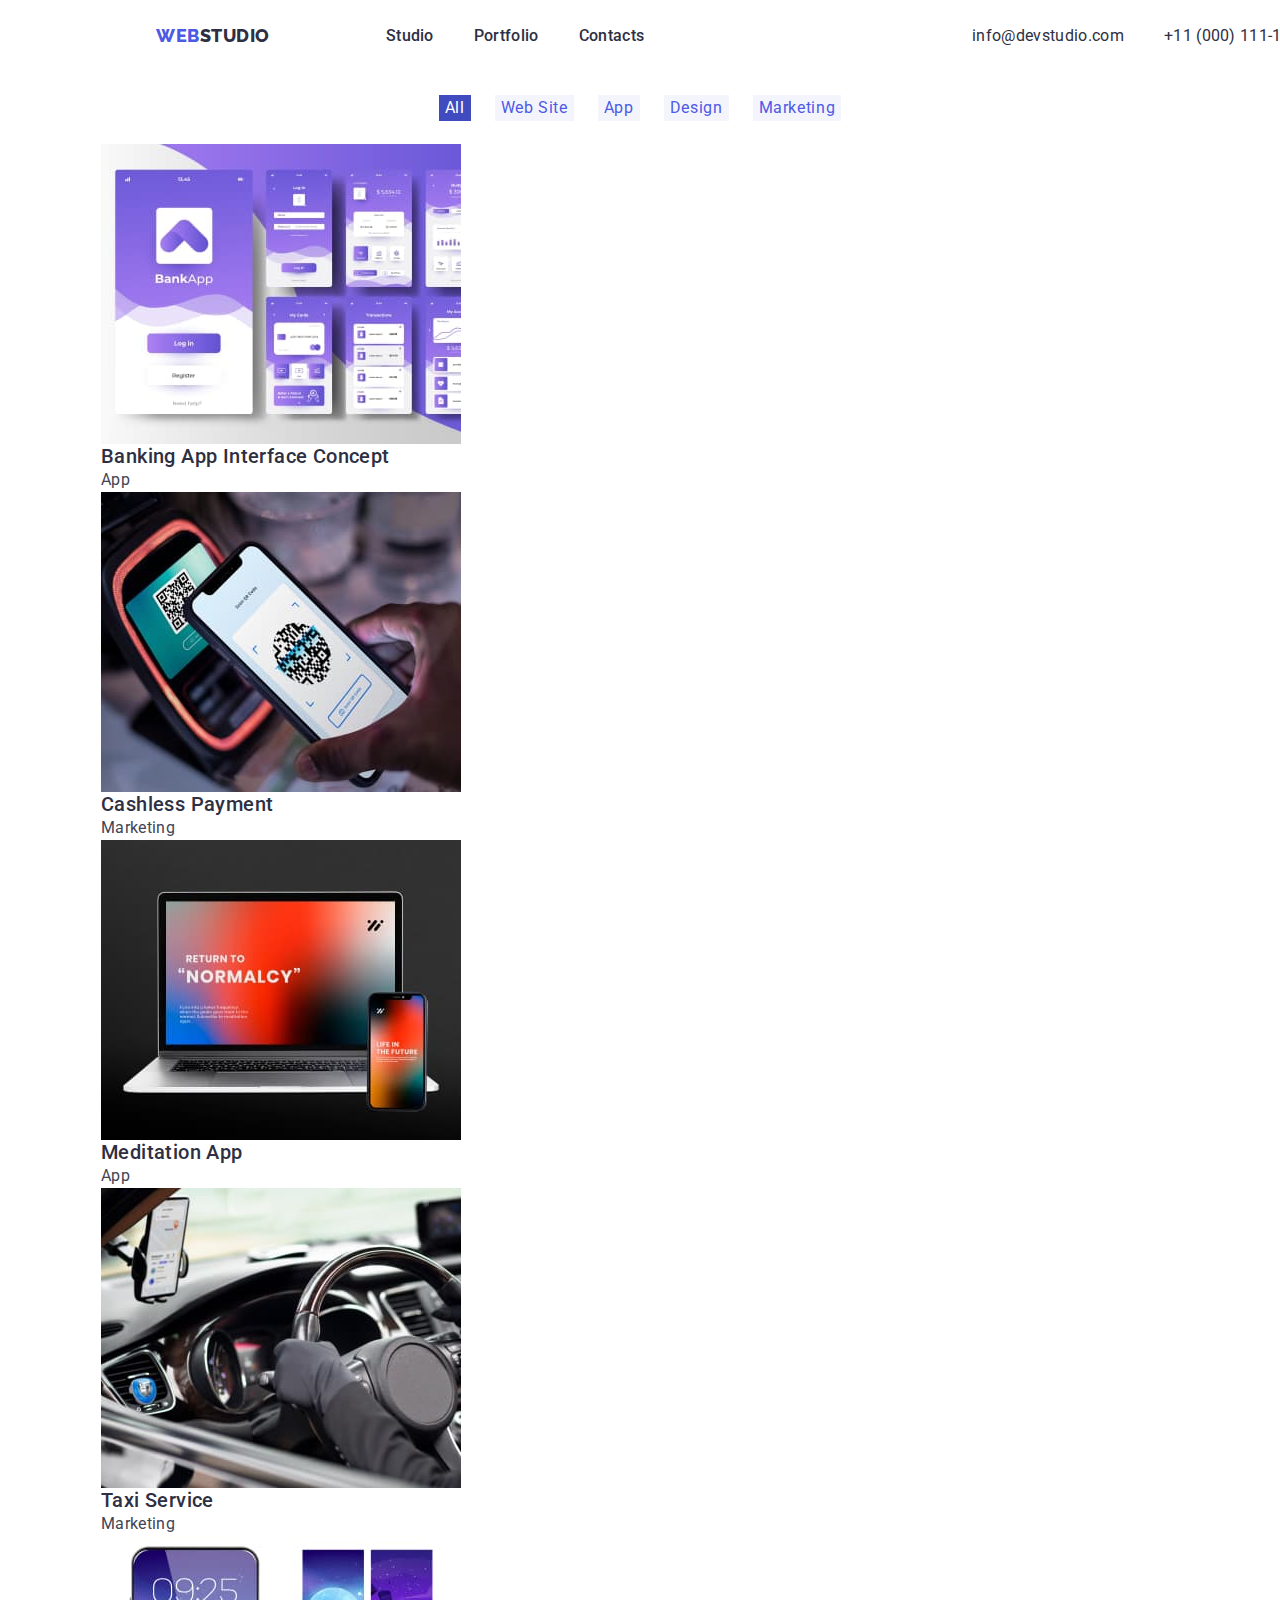
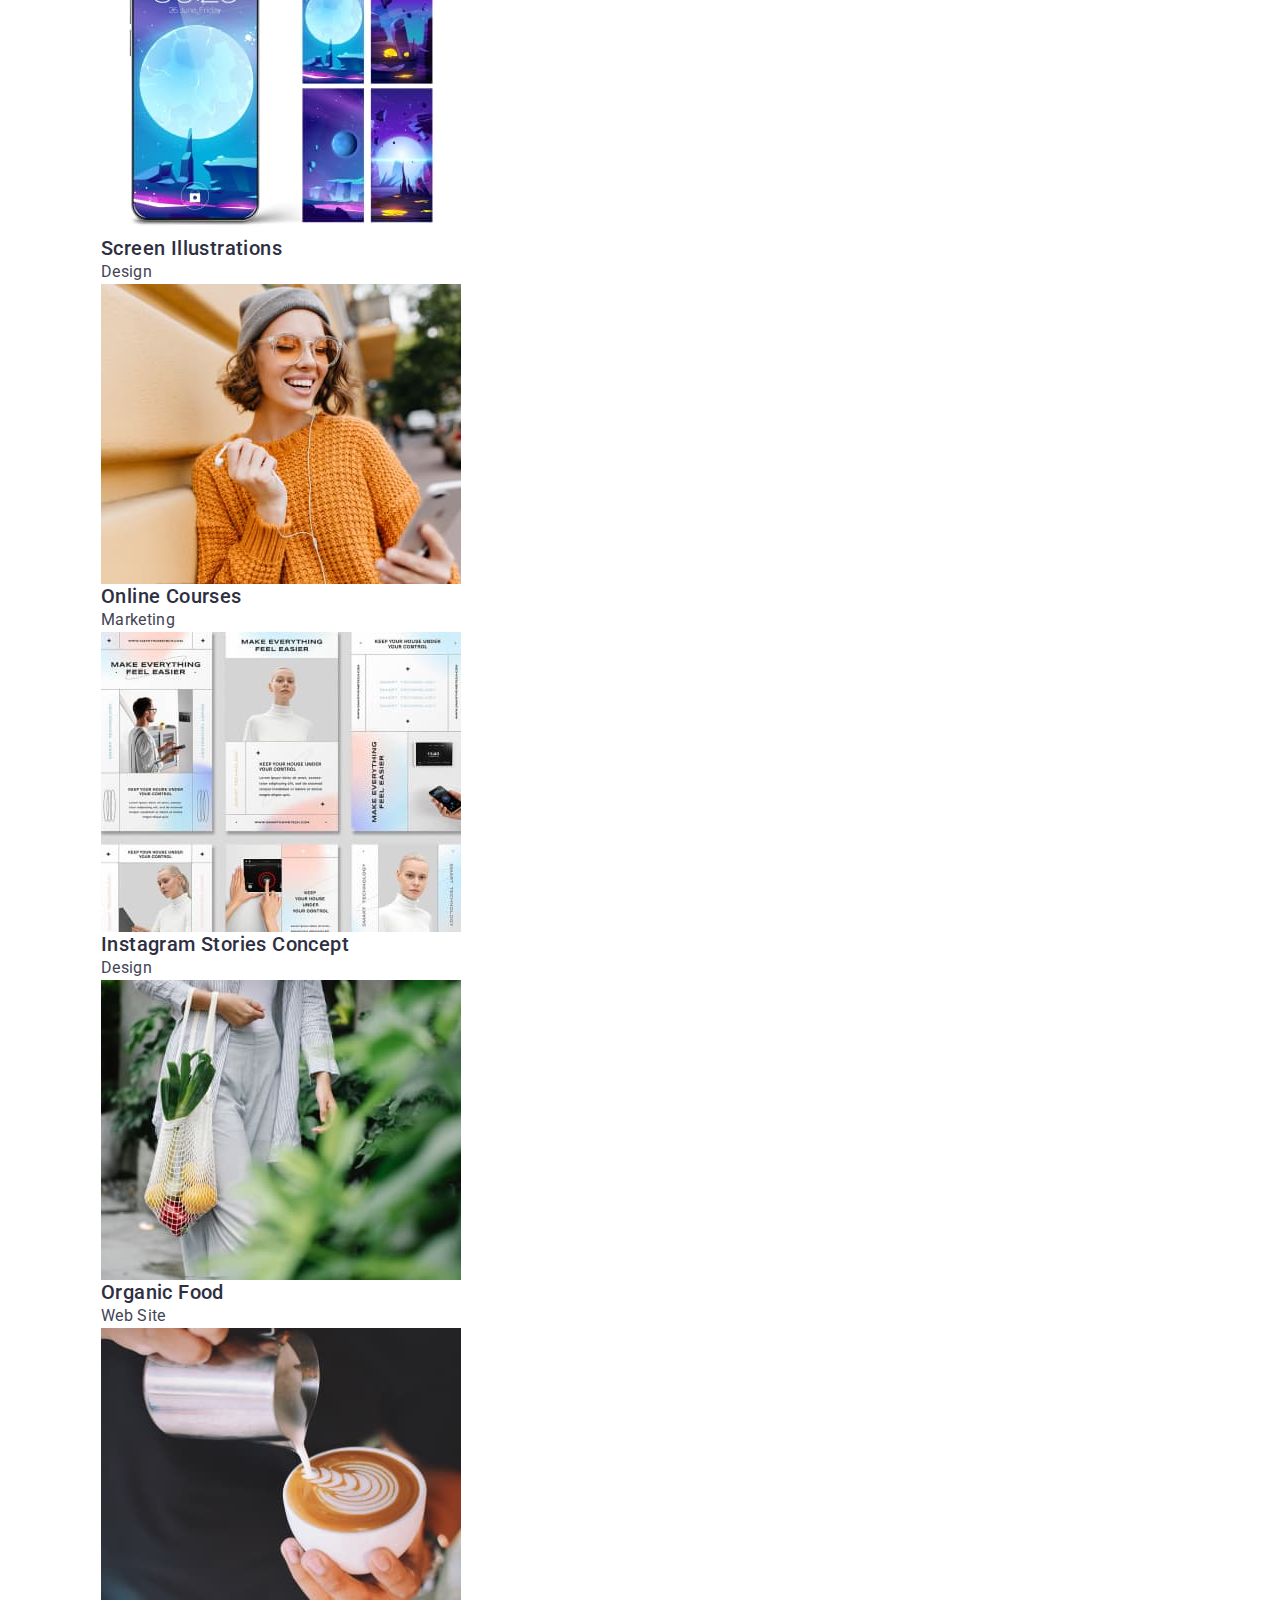
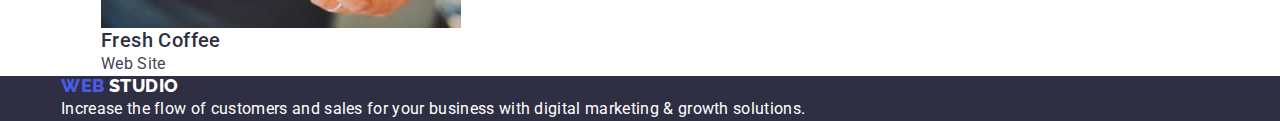
==== portfolio.html @ a45bfec4 "1" ====
<!DOCTYPE html>
<html lang="en">
  <head>
    <meta charset="UTF-8" />
    <meta http-equiv="X-UA-Compatible" content="IE=edge" />
    <meta name="viewport" content="width=device-width, initial-scale=1.0" />
    <title>portfolio</title>
    <link rel="preconnect" href="https://fonts.googleapis.com" />
    <link rel="preconnect" href="https://fonts.gstatic.com" crossorigin />
    <link
      href="https://fonts.googleapis.com/css2?family=Raleway:wght@700&family=Roboto:wght@400;500;700;900&display=swap"
      rel="stylesheet"
    />
    <link
      rel="stylesheet"
      href="https://cdn.jsdelivr.net/npm/modern-normalize@1.1.0/modern-normalize.min.css"
    />
    <link rel="stylesheet" href="./css/styles.css" />
  </head>
  <body class="body">
    <!-- header -->
    <header class="header">
      <div class="container page-header-container">
        <nav class="page-nav">
          <a class="logotype link" href="./index.html">WEB</a>
          <a class="logotype theme-light link logo" href="./index.html"
            >STUDIO</a
          >
          <ul class="menu list">
            <li class="menu-item">
              <a class="menu-link link" href="./index.html">Studio</a>
            </li>
            <li class="menu-item">
              <a class="menu-link link" href="./portfolio.html">Portfolio</a>
            </li>
            <li class="menu-item">
              <a class="menu-link link" href="">Contacts</a>
            </li>
          </ul>
        </nav>
        <address>
          <ul class="list address">
            <li>
              <a class="link contact-link" href="mailto:info@devstudio.com"
                >info@devstudio.com</a
              >
            </li>
            <li>
              <a class="link contact-link" href="tel:+110001111111"
                >+11 (000) 111-11-11</a
              >
            </li>
          </ul>
        </address>
      </div>
    </header>
    <!-- main content -->
    <main>
      <div class="container">
        <h1 hidden>buttons</h1>
        <ul class="list portfolio-btn-list">
          <li>
            <button class="portfolio-btn button btn-all" type="button">
              All
            </button>
          </li>
          <li>
            <button class="portfolio-btn button btn-other" type="button">
              Web Site
            </button>
          </li>
          <li>
            <button class="portfolio-btn button btn-other" type="button">
              App
            </button>
          </li>
          <li>
            <button class="portfolio-btn button btn-other" type="button">
              Design
            </button>
          </li>
          <li>
            <button class="portfolio-btn button btn-other" type="button">
              Marketing
            </button>
          </li>
        </ul>
        <!-- Row 1 -->
        <ul class="list">
          <li>
            <img
              src="./images/img(5).jpg"
              alt="projects"
              width="360"
              height="300"
            />
            <h2 class="title-h3">Banking App Interface Concept</h2>
            <p class="text">App</p>
          </li>
          <li>
            <img
              src="./images/img(6).jpg"
              alt="projects"
              width="360"
              height="300"
            />
            <h2 class="title-h3">Cashless Payment</h2>
            <p class="text">Marketing</p>
          </li>
          <li>
            <img
              src="./images/img(7).jpg"
              alt="projects"
              width="360"
              height="300"
            />
            <h2 class="title-h3">Meditation App</h2>
            <p class="text">App</p>
          </li>
          <!-- Row 2 -->
          <li>
            <img
              src="./images/img(15).jpg"
              alt="projects"
              width="360"
              height="300"
            />
            <h2 class="title-h3">Taxi Service</h2>
            <p class="text">Marketing</p>
          </li>
          <li>
            <img
              src="./images/img(8).jpg"
              alt="projects"
              width="360"
              height="300"
            />
            <h2 class="title-h3">Screen Illustrations</h2>
            <p class="text">Design</p>
          </li>
          <li>
            <img
              src="./images/img(10).jpg"
              alt="projects"
              width="360"
              height="300"
            />
            <h2 class="title-h3">Online Courses</h2>
            <p class="text">Marketing</p>
          </li>
          <!-- Row 3 -->
          <li>
            <img
              src="./images/img(11).jpg"
              alt="projects"
              width="360"
              height="300"
            />
            <h2 class="title-h3">Instagram Stories Concept</h2>
            <p class="text">Design</p>
          </li>
          <li>
            <img
              src="./images/img(12).jpg"
              alt="projects"
              width="360"
              height="300"
            />
            <h2 class="title-h3">Organic Food</h2>
            <p class="text">Web Site</p>
          </li>
          <li>
            <img
              src="./images/img(14).jpg"
              alt="projects"
              width="360"
              height="300"
            />
            <h2 class="title-h3">Fresh Coffee</h2>
            <p class="text">Web Site</p>
          </li>
        </ul>
      </div>
    </main>
    <!-- footer -->
    <footer class="footer">
      <div class="container">
        <a class="logotype link" href="./index.html">WEB</a>
        <a class="logotype theme-dark link" href="./index.html">STUDIO</a>
        <p class="text theme-dark">
          Increase the flow of customers and sales for your business with
          digital marketing & growth solutions.
        </p>
      </div>
    </footer>
  </body>
</html>
---- css/styles.css ----
:root {
  --primary-font: "Roboto", sans-serif;
  --secondary-font: "Raleway", sans-serif;
  --color-link: #404bbf;
  --primary-color-text: #434455;
  --secondary-color-text: #2e2f42;
  --theme-dark-color-text: #ffffff;
  --color-WEB-background-btn: #4d5ae5;
  --color-background-team-btn-other: #f4f4fd;
}
h1,
h2,
h3,
h4,
h5,
p {
  margin-top: 0px;
  margin-bottom: 0px;
}
ul {
  margin-top: 0px;
  margin-bottom: 0px;
  margin-left: 0px;
}
img {
  display: block;
}
.button {
  cursor: pointer;
}
.container {
  width: 1158px;
  margin-left: auto;
  margin-right: auto;
}

.header {
  height: 72px;
  padding: 24px 156px 24px 156px;
}

.page-header-container {
  display: flex;
  justify-content: space-between;
  align-items: center;
}
.page-nav {
  display: flex;
  align-items: center;
}
.menu {
  display: flex;
  align-items: center;
}
.address {
  display: flex;
  justify-content: end;
  gap: 40px;

  align-items: center;
}
.logo {
  margin-right: 76px;
}
.menu-item:not(:last-child) {
  margin-right: 40px;
}
.body {
  font-family: var(--primary-font);
  color: var(--primary-color-text);
}
.list {
  list-style: none;
}
.link {
  text-decoration: none;
}

.link:hover,
.link:focus {
  color: var(--color-link);
}
.logotype {
  font-family: var(--secondary-font);
  font-weight: 800;
  font-size: 18px;
  line-height: 1.16;
  letter-spacing: 0.03em;
  text-transform: uppercase;
  color: var(--color-WEB-background-btn);
}

.menu-link {
  font-family: var(--primary-font);
  font-style: medium;
  font-weight: 500;
  font-size: 16px;
  line-height: 1.5;
  letter-spacing: 0.02em;
  color: var(--secondary-color-text);
  margin-top: 24px;
}

.contact-link {
  font-style: normal;
  font-size: 16px;
  line-height: 1.5;
  letter-spacing: 0.02em;
  text-decoration: none;
  color: var(--secondary-color-text);
}

.title-hero {
  font-weight: 700;
  font-size: 56px;
  line-height: 1.07;
  text-align: center;
  letter-spacing: 0.02em;
  color: var(--theme-dark-color-text);
}
.hero {
  background: var(--secondary-color-text);
}
.modal-btn {
  font-weight: 500;
  font-size: 16px;
  line-height: 1.5;
  letter-spacing: 0.04em;
  color: var(--theme-dark-color-text);
  background: var(--color-WEB-background-btn);
}
.modal-btn:hover,
.modal-btn:focus {
  color: var(--theme-dark-color-text);
  background: var(--color-link);
}
.title-h2 {
  font-weight: 700;
  font-size: 36px;
  line-height: 1.11;
  letter-spacing: 0.02em;
  text-transform: capitalize;
  color: var(--secondary-color-text);
}
.title-h3 {
  font-weight: 500;
  font-size: 20px;
  line-height: 1.2;
  letter-spacing: 0.02em;
  color: var(--secondary-color-text);
}
.text {
  font-size: 16px;
  line-height: 1.5;
  letter-spacing: 0.02em;
}
.team {
  background: var(--color-background-team-btn-other);
}
.team-item {
  background: var(--theme-dark-color-text);
}
.portfolio-btn {
  font-family: var(--primary-font);
  font-style: medium;
  font-size: 16px;
  line-height: 1.5;
  letter-spacing: 0.04em;
  border: none;
}

.portfolio-btn-list {
  display: flex;
  justify-content: center;
  gap: 24px;
  align-items: center;
  height: 72px;
  padding: 24px 156px 24px 156px;
}

.btn-all {
  color: var(--theme-dark-color-text);
  background: var(--color-link);
}
.btn-other {
  color: var(--color-WEB-background-btn);
  background: var(--color-background-team-btn-other);
}
.footer {
  background: var(--secondary-color-text);
}
.theme-dark {
  color: var(--theme-dark-color-text);
}
.theme-light {
  color: var(--secondary-color-text);
}
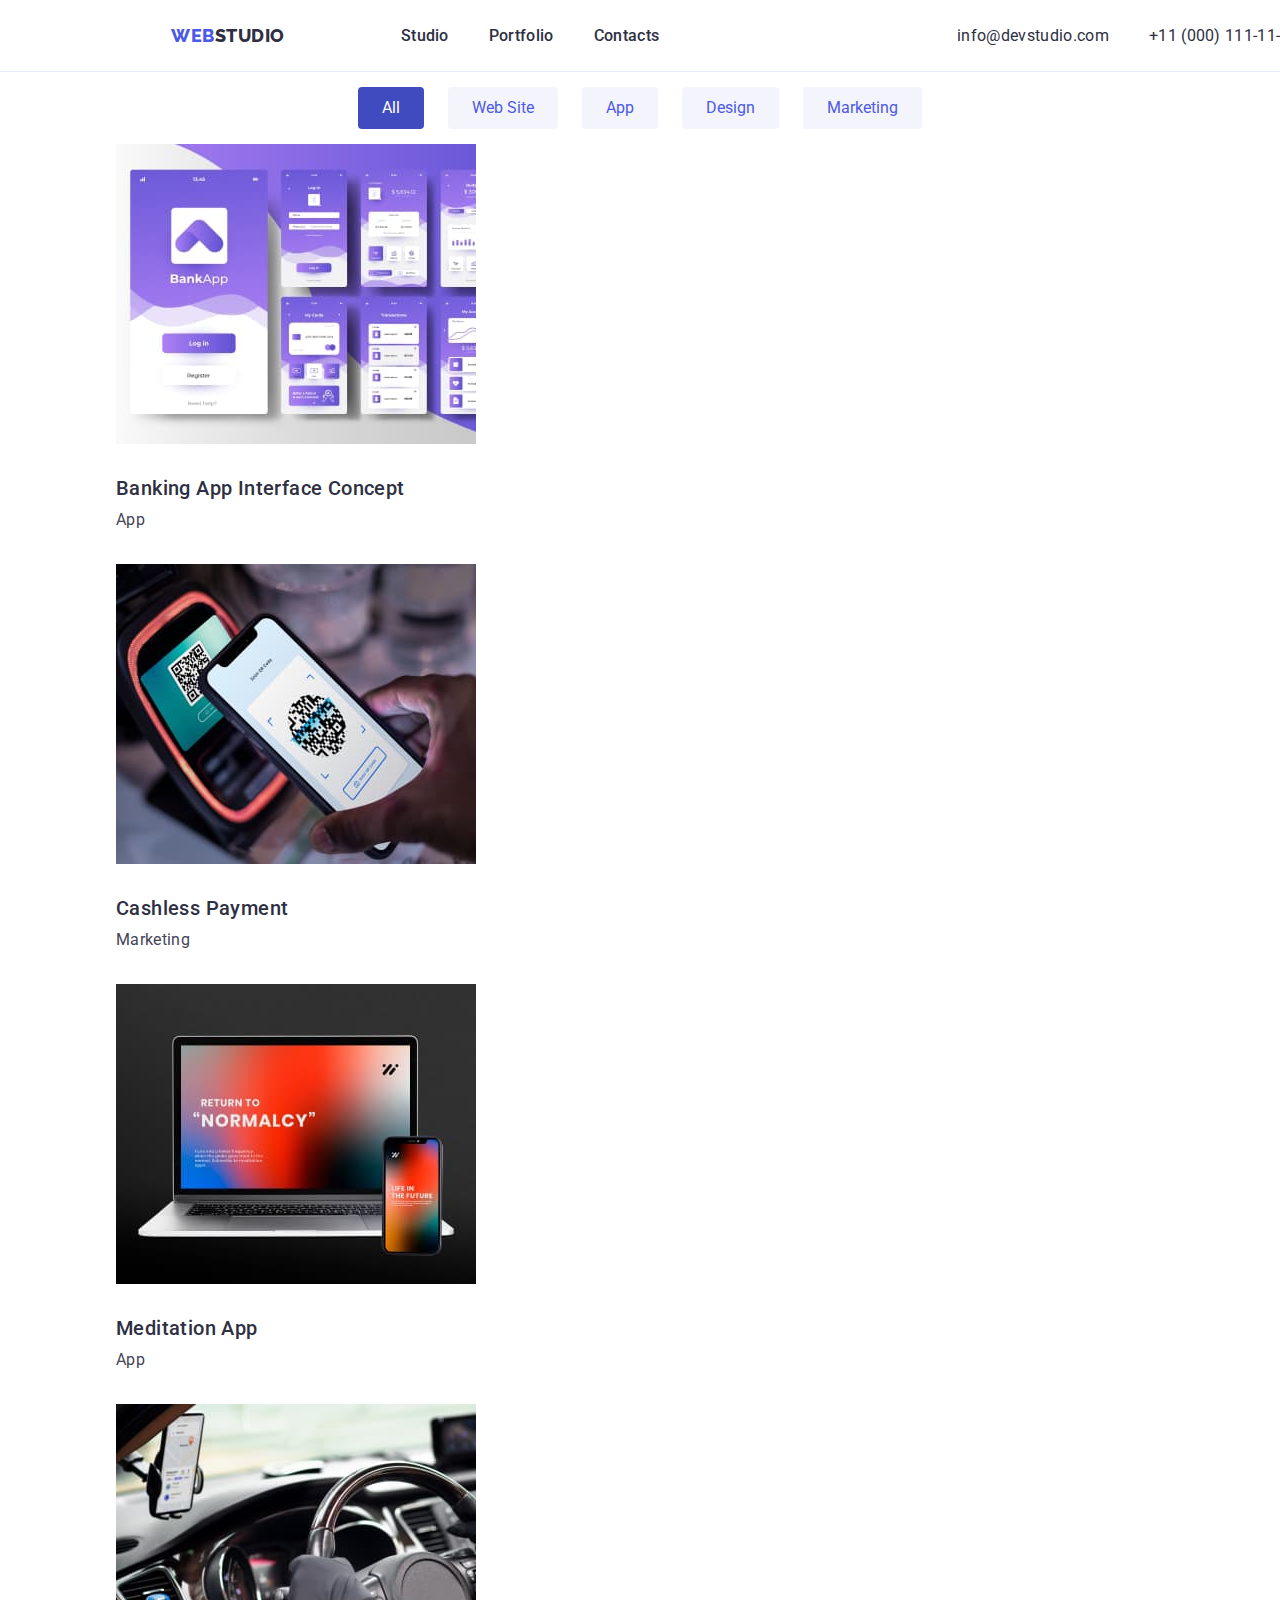
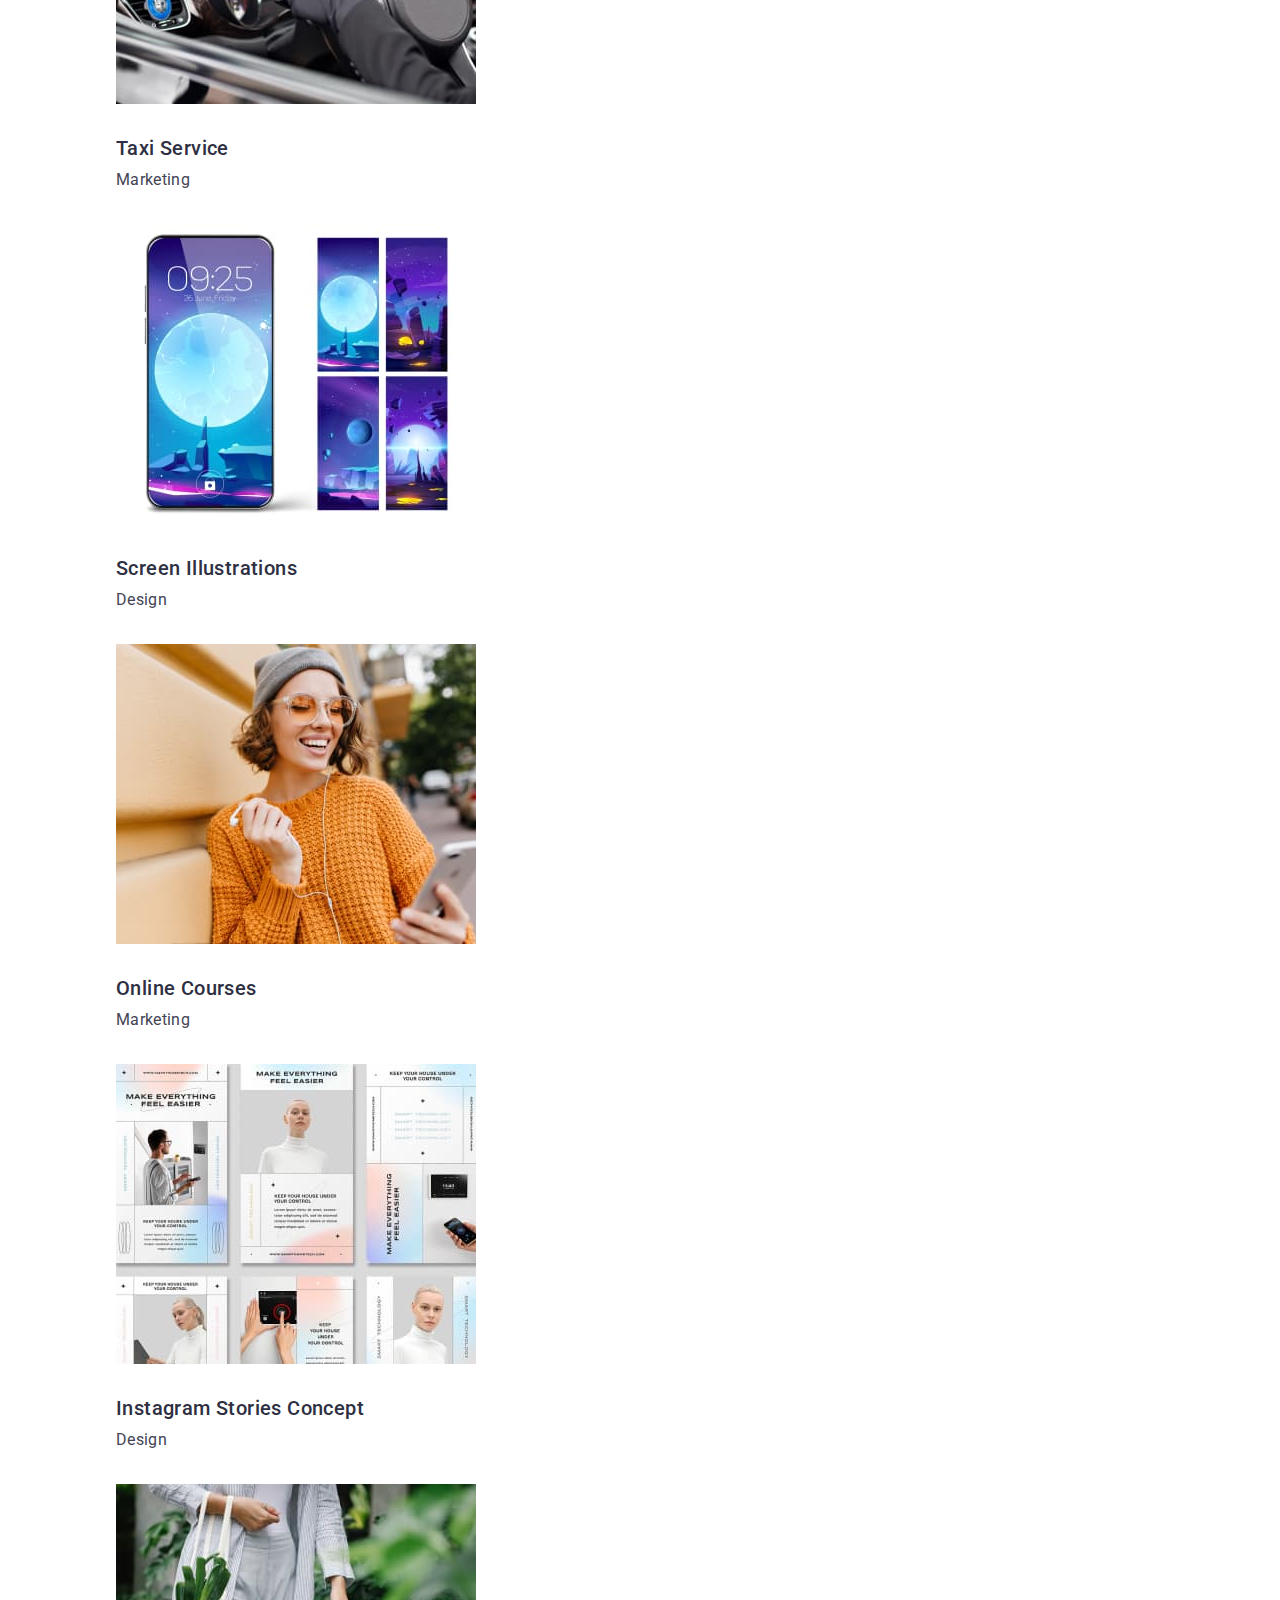
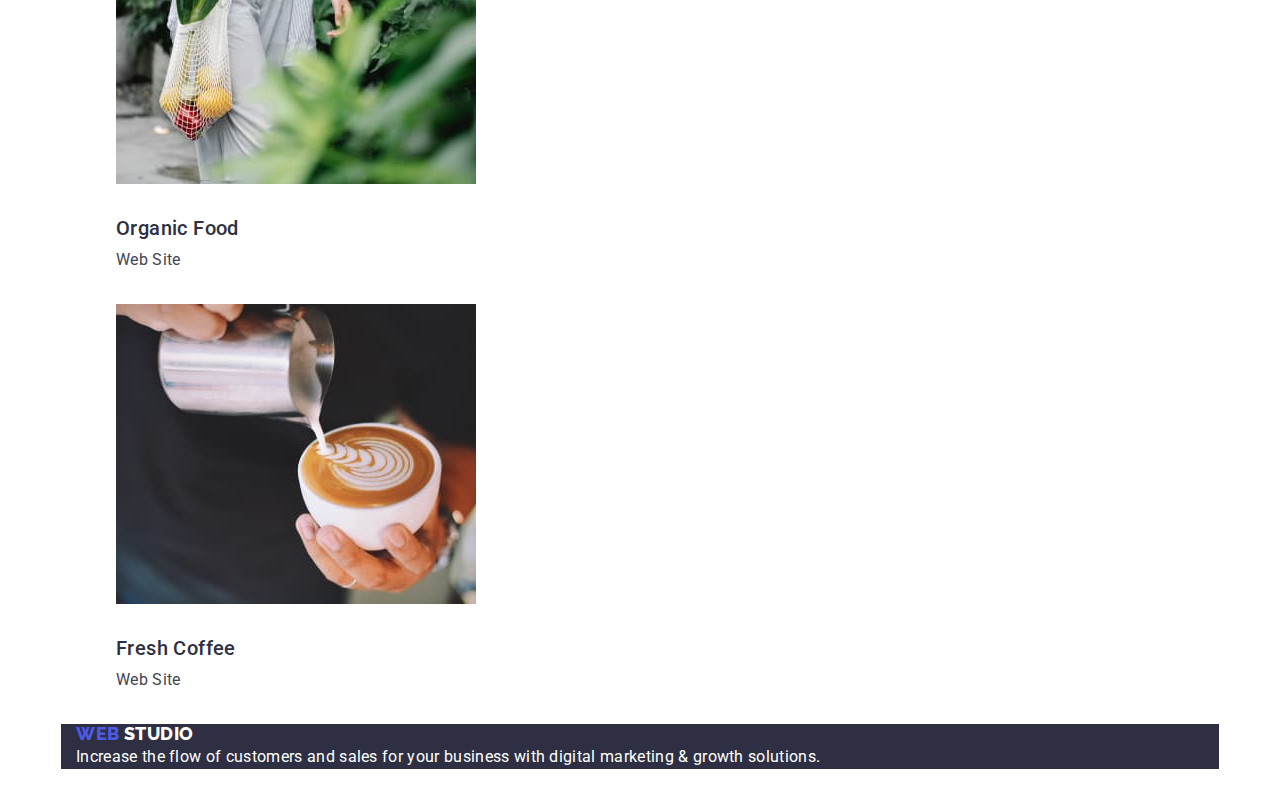
==== commit ce5ea454: "update" ====
--- a/portfolio.html
+++ b/portfolio.html
@@ -86,6 +86,7 @@
           </li>
         </ul>
         <!-- Row 1 -->
+        <h2 hidden>project card</h2>
         <ul class="list">
           <li>
             <img
@@ -94,7 +95,7 @@
               width="360"
               height="300"
             />
-            <h2 class="title-h3">Banking App Interface Concept</h2>
+            <h3 class="title-h3">Banking App Interface Concept</h3>
             <p class="text">App</p>
           </li>
           <li>
@@ -104,7 +105,7 @@
               width="360"
               height="300"
             />
-            <h2 class="title-h3">Cashless Payment</h2>
+            <h3 class="title-h3">Cashless Payment</h3>
             <p class="text">Marketing</p>
           </li>
           <li>
@@ -114,7 +115,7 @@
               width="360"
               height="300"
             />
-            <h2 class="title-h3">Meditation App</h2>
+            <h3 class="title-h3">Meditation App</h3>
             <p class="text">App</p>
           </li>
           <!-- Row 2 -->
@@ -125,7 +126,7 @@
               width="360"
               height="300"
             />
-            <h2 class="title-h3">Taxi Service</h2>
+            <h3 class="title-h3">Taxi Service</h3>
             <p class="text">Marketing</p>
           </li>
           <li>
@@ -135,7 +136,7 @@
               width="360"
               height="300"
             />
-            <h2 class="title-h3">Screen Illustrations</h2>
+            <h3 class="title-h3">Screen Illustrations</h3>
             <p class="text">Design</p>
           </li>
           <li>
@@ -145,7 +146,7 @@
               width="360"
               height="300"
             />
-            <h2 class="title-h3">Online Courses</h2>
+            <h3 class="title-h3">Online Courses</h3>
             <p class="text">Marketing</p>
           </li>
           <!-- Row 3 -->
@@ -156,7 +157,7 @@
               width="360"
               height="300"
             />
-            <h2 class="title-h3">Instagram Stories Concept</h2>
+            <h3 class="title-h3">Instagram Stories Concept</h3>
             <p class="text">Design</p>
           </li>
           <li>
@@ -166,7 +167,7 @@
               width="360"
               height="300"
             />
-            <h2 class="title-h3">Organic Food</h2>
+            <h3 class="title-h3">Organic Food</h3>
             <p class="text">Web Site</p>
           </li>
           <li>
@@ -176,15 +177,15 @@
               width="360"
               height="300"
             />
-            <h2 class="title-h3">Fresh Coffee</h2>
+            <h3 class="title-h3">Fresh Coffee</h3>
             <p class="text">Web Site</p>
           </li>
         </ul>
       </div>
     </main>
     <!-- footer -->
-    <footer class="footer">
-      <div class="container">
+    <footer>
+      <div class="container footer">
         <a class="logotype link" href="./index.html">WEB</a>
         <a class="logotype theme-dark link" href="./index.html">STUDIO</a>
         <p class="text theme-dark">
--- a/css/styles.css
+++ b/css/styles.css
@@ -6,7 +6,8 @@
   --secondary-color-text: #2e2f42;
   --theme-dark-color-text: #ffffff;
   --color-WEB-background-btn: #4d5ae5;
-  --color-background-team-btn-other: #f4f4fd;
+  --color-background-btn-other: #f4f4fd;
+  --accent-background-btn-other: #e7e9fc;
 }
 h1,
 h2,
@@ -17,7 +18,9 @@
   margin-top: 0px;
   margin-bottom: 0px;
 }
-ul {
+ul,
+.list {
+  list-style: none;
   margin-top: 0px;
   margin-bottom: 0px;
   margin-left: 0px;
@@ -32,11 +35,16 @@
   width: 1158px;
   margin-left: auto;
   margin-right: auto;
+  padding-left: 15px;
+  padding-right: 15px;
 }
 
 .header {
   height: 72px;
   padding: 24px 156px 24px 156px;
+  border-bottom-width: 1px;
+  border-bottom-style: solid;
+  border-bottom-color: var(--accent-background-btn-other);
 }
 
 .page-header-container {
@@ -114,15 +122,28 @@
   font-weight: 700;
   font-size: 56px;
   line-height: 1.07;
-  text-align: center;
-  letter-spacing: 0.02em;
-  color: var(--theme-dark-color-text);
+  letter-spacing: 0.02em;
+  color: var(--theme-dark-color-text);
+  width: 496px;
+  height: 120px;
 }
 .hero {
   background: var(--secondary-color-text);
+  width: 1440px;
+  height: 600px;
+}
+.hero-container {
+  display: flex;
+  flex-direction: column;
+  gap: 48px;
+  align-items: center;
+  text-align-last: center;
+  height: 120px;
+  padding: 188px 472px 188px 472px;
 }
 .modal-btn {
-  font-weight: 500;
+  font-family: var(--primary-font);
+  font-style: medium;
   font-size: 16px;
   line-height: 1.5;
   letter-spacing: 0.04em;
@@ -133,6 +154,11 @@
 .modal-btn:focus {
   color: var(--theme-dark-color-text);
   background: var(--color-link);
+}
+.btn-hero {
+  padding: 16px 32px 16px 32px;
+  border: 1px;
+  border-radius: 4px;
 }
 .title-h2 {
   font-weight: 700;
@@ -141,6 +167,7 @@
   letter-spacing: 0.02em;
   text-transform: capitalize;
   color: var(--secondary-color-text);
+  margin-bottom: 72px;
 }
 .title-h3 {
   font-weight: 500;
@@ -148,27 +175,47 @@
   line-height: 1.2;
   letter-spacing: 0.02em;
   color: var(--secondary-color-text);
+  margin-bottom: 8px;
+  margin-top: 32px;
 }
 .text {
   font-size: 16px;
   line-height: 1.5;
   letter-spacing: 0.02em;
+  margin-bottom: 32px;
 }
 .team {
-  background: var(--color-background-team-btn-other);
+  padding-top: 120px;
+  padding-bottom: 120px;
+  width: 1440;
+  height: 732;
+  background: var(--color-background-btn-other);
+}
+.our-team-item {
+  display: flex;
+  flex-wrap: wrap;
+  align-items: center;
+  justify-content: space-between;
+  text-align: center;
+  gap: 24;
 }
 .team-item {
+  width: 264px;
+  height: 380px;
   background: var(--theme-dark-color-text);
 }
 .portfolio-btn {
-  font-family: var(--primary-font);
-  font-style: medium;
-  font-size: 16px;
-  line-height: 1.5;
-  letter-spacing: 0.04em;
-  border: none;
-}
-
+  color: var(--color-WEB-background-btn);
+  background: var(--color-background-btn-other);
+  padding: 12px 24px 12px 24px;
+  border: 1px;
+  border-radius: 4px;
+}
+
+.portfolio-btn:hover,
+.portfolio-btn:focus {
+  background-color: var(--accent-background-btn-other);
+}
 .portfolio-btn-list {
   display: flex;
   justify-content: center;
@@ -182,9 +229,9 @@
   color: var(--theme-dark-color-text);
   background: var(--color-link);
 }
-.btn-other {
-  color: var(--color-WEB-background-btn);
-  background: var(--color-background-team-btn-other);
+.btn-all:hover,
+.btn-all:focus {
+  background-color: var(--color-WEB-background-btn);
 }
 .footer {
   background: var(--secondary-color-text);
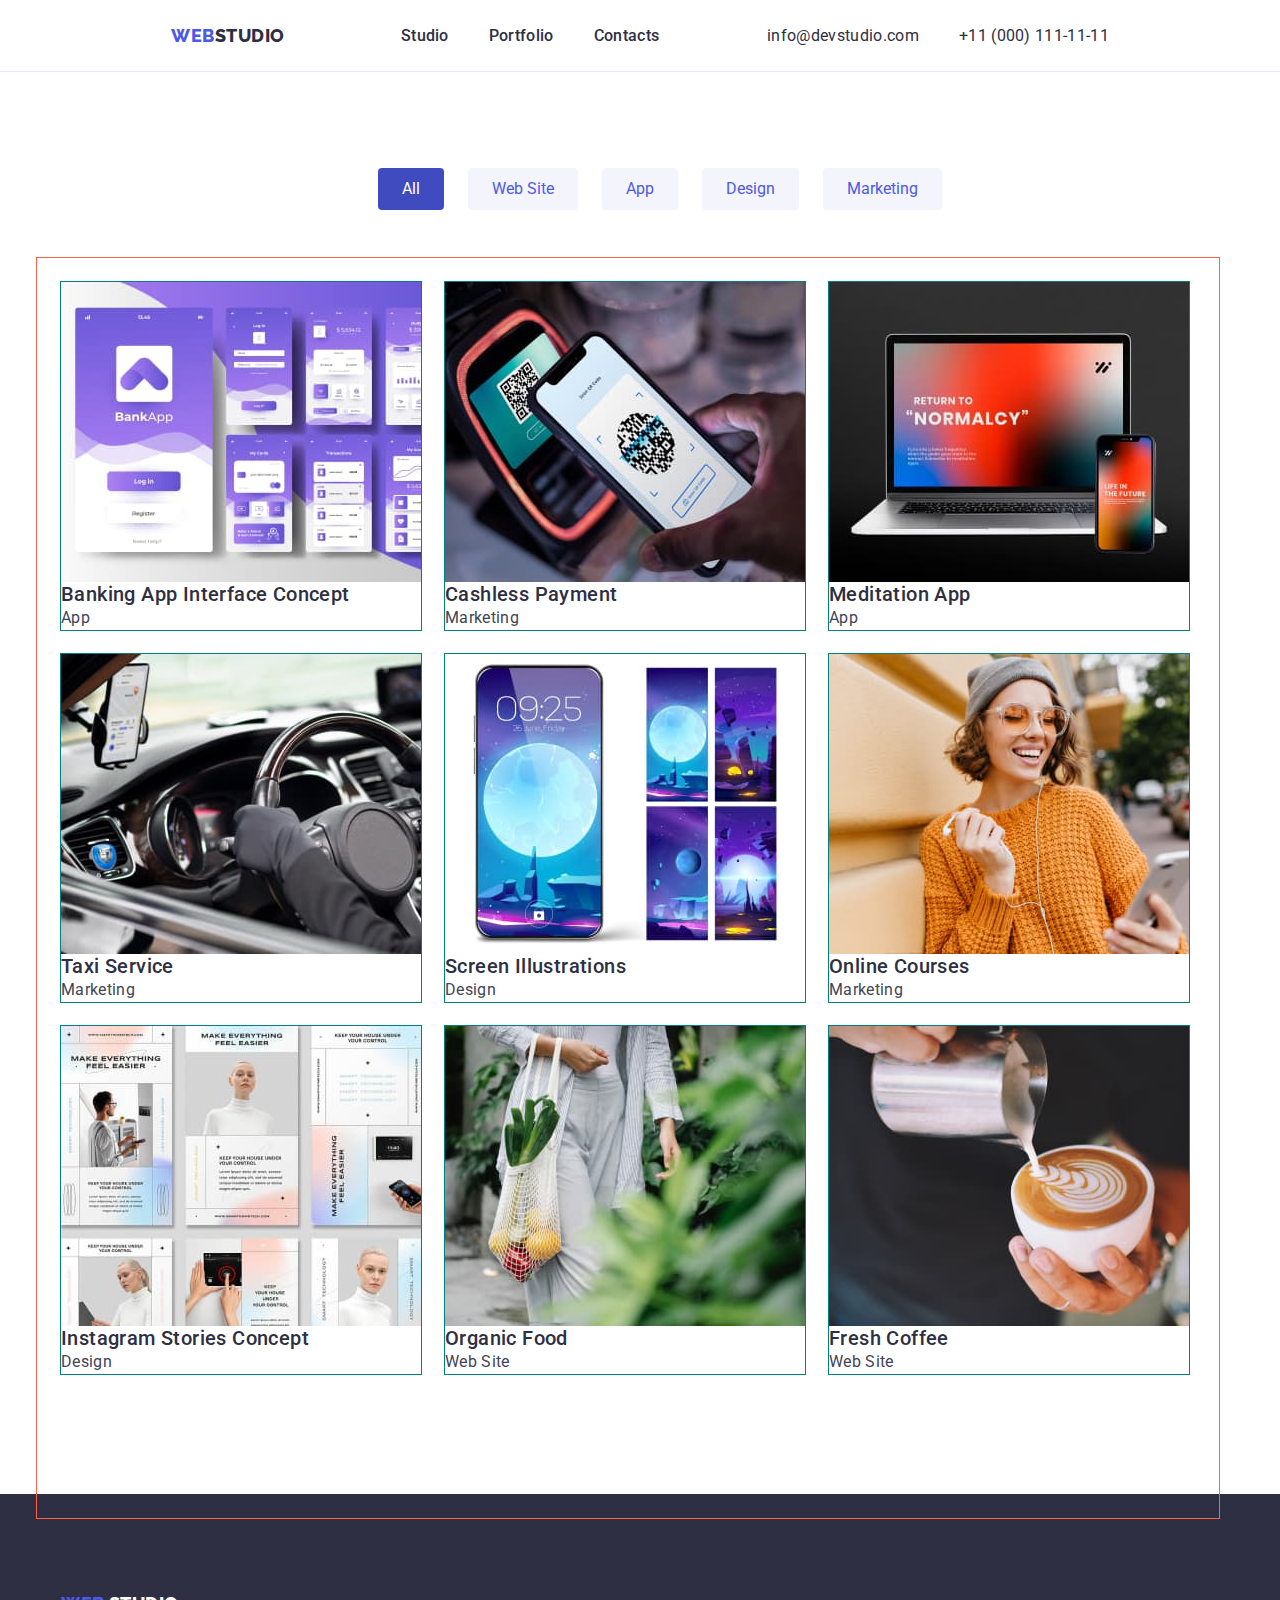
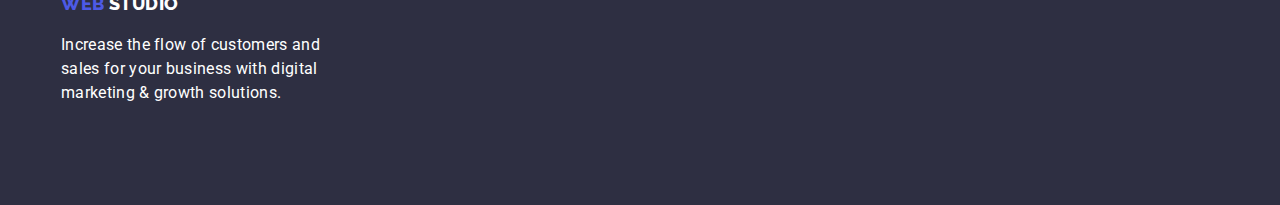
==== commit beed6806: "2" ====
--- a/portfolio.html
+++ b/portfolio.html
@@ -41,12 +41,12 @@
         <address>
           <ul class="list address">
             <li>
-              <a class="link contact-link" href="mailto:info@devstudio.com"
+              <a class="contact-link link" href="mailto:info@devstudio.com"
                 >info@devstudio.com</a
               >
             </li>
             <li>
-              <a class="link contact-link" href="tel:+110001111111"
+              <a class="contact-link link" href="tel:+110001111111"
                 >+11 (000) 111-11-11</a
               >
             </li>
@@ -57,7 +57,6 @@
     <!-- main content -->
     <main>
       <div class="container">
-        <h1 hidden>buttons</h1>
         <ul class="list portfolio-btn-list">
           <li>
             <button class="portfolio-btn button btn-all" type="button">
@@ -85,10 +84,10 @@
             </button>
           </li>
         </ul>
-        <!-- Row 1 -->
-        <h2 hidden>project card</h2>
-        <ul class="list">
-          <li>
+      </div>
+      <div class="container">
+        <ul class="list card-set">
+          <li class="card-item">
             <img
               src="./images/img(5).jpg"
               alt="projects"
@@ -98,7 +97,7 @@
             <h3 class="title-h3">Banking App Interface Concept</h3>
             <p class="text">App</p>
           </li>
-          <li>
+          <li class="card-item">
             <img
               src="./images/img(6).jpg"
               alt="projects"
@@ -108,7 +107,7 @@
             <h3 class="title-h3">Cashless Payment</h3>
             <p class="text">Marketing</p>
           </li>
-          <li>
+          <li class="card-item">
             <img
               src="./images/img(7).jpg"
               alt="projects"
@@ -118,8 +117,8 @@
             <h3 class="title-h3">Meditation App</h3>
             <p class="text">App</p>
           </li>
-          <!-- Row 2 -->
-          <li>
+
+          <li class="card-item">
             <img
               src="./images/img(15).jpg"
               alt="projects"
@@ -129,7 +128,7 @@
             <h3 class="title-h3">Taxi Service</h3>
             <p class="text">Marketing</p>
           </li>
-          <li>
+          <li class="card-item">
             <img
               src="./images/img(8).jpg"
               alt="projects"
@@ -139,7 +138,7 @@
             <h3 class="title-h3">Screen Illustrations</h3>
             <p class="text">Design</p>
           </li>
-          <li>
+          <li class="card-item">
             <img
               src="./images/img(10).jpg"
               alt="projects"
@@ -149,8 +148,8 @@
             <h3 class="title-h3">Online Courses</h3>
             <p class="text">Marketing</p>
           </li>
-          <!-- Row 3 -->
-          <li>
+
+          <li class="card-item">
             <img
               src="./images/img(11).jpg"
               alt="projects"
@@ -160,7 +159,7 @@
             <h3 class="title-h3">Instagram Stories Concept</h3>
             <p class="text">Design</p>
           </li>
-          <li>
+          <li class="card-item">
             <img
               src="./images/img(12).jpg"
               alt="projects"
@@ -170,7 +169,7 @@
             <h3 class="title-h3">Organic Food</h3>
             <p class="text">Web Site</p>
           </li>
-          <li>
+          <li class="card-item">
             <img
               src="./images/img(14).jpg"
               alt="projects"
@@ -184,11 +183,11 @@
       </div>
     </main>
     <!-- footer -->
-    <footer>
-      <div class="container footer">
+    <footer class="footer">
+      <div class="container">
         <a class="logotype link" href="./index.html">WEB</a>
         <a class="logotype theme-dark link" href="./index.html">STUDIO</a>
-        <p class="text theme-dark">
+        <p class="text theme-dark footer-text">
           Increase the flow of customers and sales for your business with
           digital marketing & growth solutions.
         </p>
--- a/css/styles.css
+++ b/css/styles.css
@@ -9,6 +9,11 @@
   --color-background-btn-other: #f4f4fd;
   --accent-background-btn-other: #e7e9fc;
 }
+*,
+*::before,
+*::after {
+  box-sizing: border-box;
+}
 h1,
 h2,
 h3,
@@ -18,68 +23,22 @@
   margin-top: 0px;
   margin-bottom: 0px;
 }
-ul,
-.list {
-  list-style: none;
+ul {
   margin-top: 0px;
   margin-bottom: 0px;
   margin-left: 0px;
 }
+.list {
+  list-style: none;
+}
+
 img {
   display: block;
 }
 .button {
   cursor: pointer;
 }
-.container {
-  width: 1158px;
-  margin-left: auto;
-  margin-right: auto;
-  padding-left: 15px;
-  padding-right: 15px;
-}
-
-.header {
-  height: 72px;
-  padding: 24px 156px 24px 156px;
-  border-bottom-width: 1px;
-  border-bottom-style: solid;
-  border-bottom-color: var(--accent-background-btn-other);
-}
-
-.page-header-container {
-  display: flex;
-  justify-content: space-between;
-  align-items: center;
-}
-.page-nav {
-  display: flex;
-  align-items: center;
-}
-.menu {
-  display: flex;
-  align-items: center;
-}
-.address {
-  display: flex;
-  justify-content: end;
-  gap: 40px;
-
-  align-items: center;
-}
-.logo {
-  margin-right: 76px;
-}
-.menu-item:not(:last-child) {
-  margin-right: 40px;
-}
-.body {
-  font-family: var(--primary-font);
-  color: var(--primary-color-text);
-}
-.list {
-  list-style: none;
-}
+
 .link {
   text-decoration: none;
 }
@@ -117,44 +76,109 @@
   text-decoration: none;
   color: var(--secondary-color-text);
 }
-
+.theme-dark {
+  color: var(--theme-dark-color-text);
+}
+.theme-light {
+  color: var(--secondary-color-text);
+}
+.modal-btn {
+  font-family: var(--primary-font);
+  font-style: 500;
+  font-size: 16px;
+  line-height: 1.5;
+  letter-spacing: 0.04em;
+  color: var(--theme-dark-color-text);
+  background: var(--color-WEB-background-btn);
+}
+.modal-btn:hover,
+.modal-btn:focus {
+  color: var(--theme-dark-color-text);
+  background: var(--color-link);
+}
+.section {
+  padding-top: 120px;
+  padding-bottom: 120px;
+}
+.title-h3 {
+  font-weight: 500;
+  font-size: 20px;
+  line-height: 1.2;
+  letter-spacing: 0.02em;
+  color: var(--secondary-color-text);
+}
+.text {
+  font-size: 16px;
+  line-height: 1.5;
+  letter-spacing: 0.02em;
+}
+.container {
+  max-width: 1188px;
+  margin-left: auto;
+  margin-right: auto;
+  padding-left: 15px;
+  padding-right: 15px;
+}
+/* BODY */
+.body {
+  font-family: var(--primary-font);
+  color: var(--primary-color-text);
+}
+/* HEADER */
+.header {
+  height: 72px;
+  padding: 24px 156px 24px 156px;
+  border-bottom: 1px solid var(--accent-background-btn-other);
+}
+
+.page-header-container {
+  display: flex;
+  justify-content: space-between;
+  align-items: center;
+}
+.page-nav {
+  display: flex;
+  align-items: center;
+}
+.menu {
+  display: flex;
+  align-items: center;
+}
+.address {
+  display: flex;
+  justify-content: end;
+  gap: 40px;
+  align-items: center;
+}
+.logo {
+  margin-right: 76px;
+}
+.menu-item:not(:last-child) {
+  margin-right: 40px;
+}
+
+/* HERO */
+
+.hero {
+  background: var(--secondary-color-text);
+  padding: 188px 0;
+}
+.hero-container {
+  text-align: center;
+}
 .title-hero {
+  font-family: var(--primary-font);
   font-weight: 700;
   font-size: 56px;
   line-height: 1.07;
   letter-spacing: 0.02em;
   color: var(--theme-dark-color-text);
-  width: 496px;
-  height: 120px;
-}
-.hero {
-  background: var(--secondary-color-text);
-  width: 1440px;
-  height: 600px;
-}
-.hero-container {
-  display: flex;
-  flex-direction: column;
-  gap: 48px;
-  align-items: center;
-  text-align-last: center;
-  height: 120px;
-  padding: 188px 472px 188px 472px;
-}
-.modal-btn {
-  font-family: var(--primary-font);
-  font-style: medium;
-  font-size: 16px;
-  line-height: 1.5;
-  letter-spacing: 0.04em;
-  color: var(--theme-dark-color-text);
-  background: var(--color-WEB-background-btn);
-}
-.modal-btn:hover,
-.modal-btn:focus {
-  color: var(--theme-dark-color-text);
-  background: var(--color-link);
-}
+  max-width: 496px;
+  margin-bottom: 48px;
+  margin-left: auto;
+  margin-right: auto;
+}
+
 .btn-hero {
   padding: 16px 32px 16px 32px;
   border: 1px;
@@ -168,42 +192,77 @@
   text-transform: capitalize;
   color: var(--secondary-color-text);
   margin-bottom: 72px;
-}
-.title-h3 {
-  font-weight: 500;
-  font-size: 20px;
-  line-height: 1.2;
-  letter-spacing: 0.02em;
-  color: var(--secondary-color-text);
+  margin-left: auto;
+  margin-right: auto;
+  text-align: center;
+}
+
+/* principles */
+.principles-list {
+  display: flex;
+  justify-content: space-between;
+  flex-wrap: wrap;
+  text-align: left;
+}
+.principles-text {
+  width: 264px;
+}
+.principles-text:not(:last-child) {
+  margin-right: 24px;
+}
+.title-h3-principles {
   margin-bottom: 8px;
-  margin-top: 32px;
-}
-.text {
-  font-size: 16px;
-  line-height: 1.5;
-  letter-spacing: 0.02em;
-  margin-bottom: 32px;
-}
+}
+/* WORK */
+.work {
+  padding-top: 0;
+  padding-bottom: 120px;
+}
+.list-work {
+  display: flex;
+  justify-content: space-between;
+  flex-wrap: nowrap;
+}
+.work-item:not(:last-child) {
+  margin-right: 24px;
+}
+
+/* TEAM */
 .team {
-  padding-top: 120px;
-  padding-bottom: 120px;
-  width: 1440;
-  height: 732;
   background: var(--color-background-btn-other);
 }
 .our-team-item {
-  display: flex;
-  flex-wrap: wrap;
   align-items: center;
   justify-content: space-between;
   text-align: center;
-  gap: 24;
+  display: flex;
+  flex-wrap: wrap;
 }
 .team-item {
   width: 264px;
   height: 380px;
   background: var(--theme-dark-color-text);
 }
+.text-team {
+  margin-bottom: 32px;
+}
+.title-h3-team {
+  margin-bottom: 8px;
+  margin-top: 32px;
+}
+/* FOOTER */
+.footer {
+  padding-top: 100px;
+  padding-bottom: 100px;
+  background: var(--secondary-color-text);
+}
+.footer-text {
+  max-width: 264px;
+  margin-top: 18px;
+  margin-bottom: 0;
+  text-align: left;
+}
+/* PORTFOLIO */
 .portfolio-btn {
   color: var(--color-WEB-background-btn);
   background: var(--color-background-btn-other);
@@ -221,8 +280,8 @@
   justify-content: center;
   gap: 24px;
   align-items: center;
-  height: 72px;
-  padding: 24px 156px 24px 156px;
+  padding-bottom: 72px;
+  padding-top: 96px;
 }
 
 .btn-all {
@@ -233,12 +292,22 @@
 .btn-all:focus {
   background-color: var(--color-WEB-background-btn);
 }
-.footer {
-  background: var(--secondary-color-text);
-}
-.theme-dark {
-  color: var(--theme-dark-color-text);
-}
-.theme-light {
-  color: var(--secondary-color-text);
-}
+.card-set {
+  outline: 1px solid tomato;
+  margin: 0;
+  padding: 0 0 120px;
+  display: flex;
+  flex-wrap: wrap;
+  margin-top: -24px;
+  margin-left: -24px;
+  margin-bottom: -24px;
+  flex-basis: calc(100% / 3- 24px);
+}
+.card-set > .card-item {
+  outline: 1px solid teal;
+  margin-top: 24px;
+  margin-left: 24px;
+}
+.card-set > .card-item:nth-last-child(-n + 3) {
+  margin-bottom: 24px;
+}
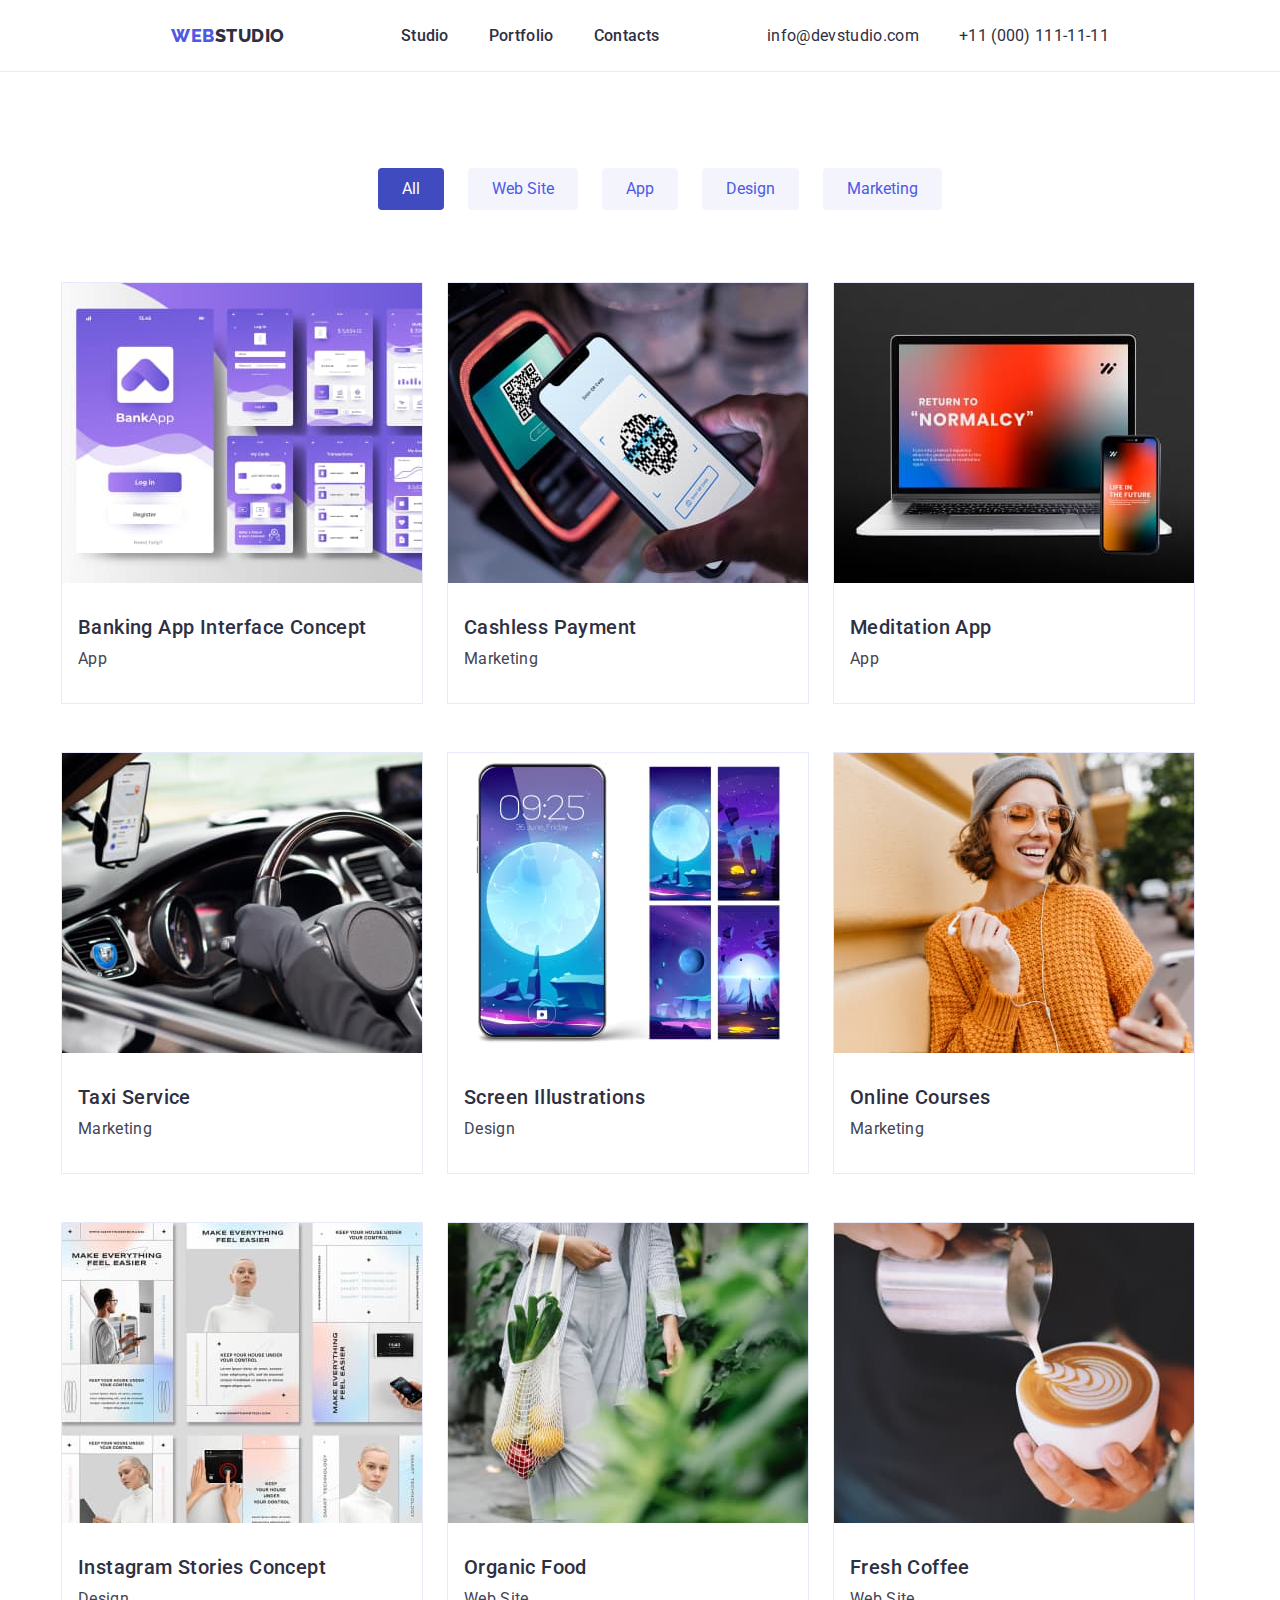
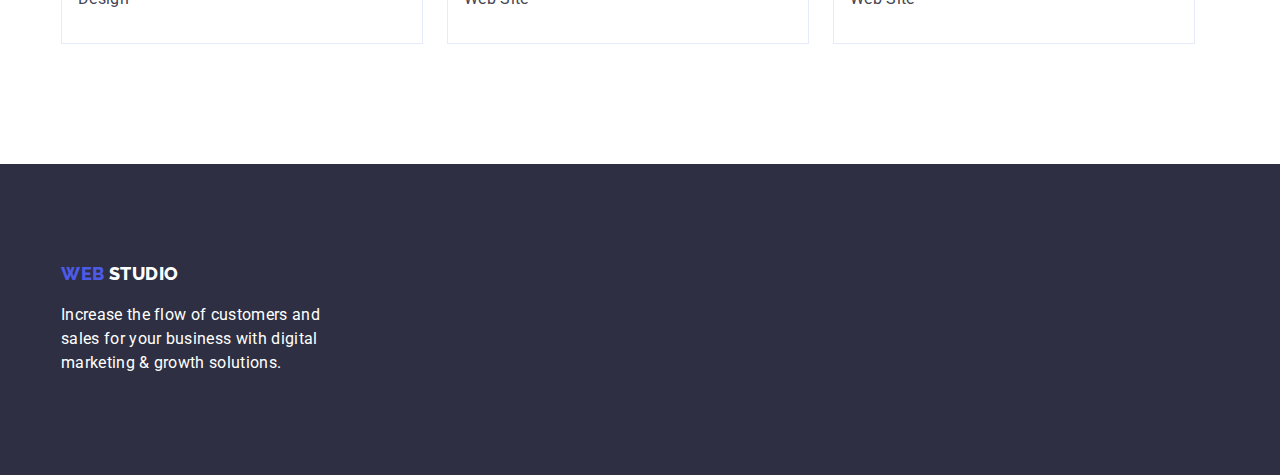
==== commit 2dc8ef5b: "portfolio" ====
--- a/portfolio.html
+++ b/portfolio.html
@@ -85,99 +85,163 @@
           </li>
         </ul>
       </div>
+      <!-- SET -->
       <div class="container">
         <ul class="list card-set">
           <li class="card-item">
-            <img
-              src="./images/img(5).jpg"
-              alt="projects"
-              width="360"
-              height="300"
-            />
-            <h3 class="title-h3">Banking App Interface Concept</h3>
-            <p class="text">App</p>
-          </li>
-          <li class="card-item">
-            <img
-              src="./images/img(6).jpg"
-              alt="projects"
-              width="360"
-              height="300"
-            />
-            <h3 class="title-h3">Cashless Payment</h3>
-            <p class="text">Marketing</p>
-          </li>
-          <li class="card-item">
-            <img
-              src="./images/img(7).jpg"
-              alt="projects"
-              width="360"
-              height="300"
-            />
-            <h3 class="title-h3">Meditation App</h3>
-            <p class="text">App</p>
-          </li>
-
-          <li class="card-item">
-            <img
-              src="./images/img(15).jpg"
-              alt="projects"
-              width="360"
-              height="300"
-            />
-            <h3 class="title-h3">Taxi Service</h3>
-            <p class="text">Marketing</p>
-          </li>
-          <li class="card-item">
-            <img
-              src="./images/img(8).jpg"
-              alt="projects"
-              width="360"
-              height="300"
-            />
-            <h3 class="title-h3">Screen Illustrations</h3>
-            <p class="text">Design</p>
-          </li>
-          <li class="card-item">
-            <img
-              src="./images/img(10).jpg"
-              alt="projects"
-              width="360"
-              height="300"
-            />
-            <h3 class="title-h3">Online Courses</h3>
-            <p class="text">Marketing</p>
-          </li>
-
-          <li class="card-item">
-            <img
-              src="./images/img(11).jpg"
-              alt="projects"
-              width="360"
-              height="300"
-            />
-            <h3 class="title-h3">Instagram Stories Concept</h3>
-            <p class="text">Design</p>
-          </li>
-          <li class="card-item">
-            <img
-              src="./images/img(12).jpg"
-              alt="projects"
-              width="360"
-              height="300"
-            />
-            <h3 class="title-h3">Organic Food</h3>
-            <p class="text">Web Site</p>
-          </li>
-          <li class="card-item">
-            <img
-              src="./images/img(14).jpg"
-              alt="projects"
-              width="360"
-              height="300"
-            />
-            <h3 class="title-h3">Fresh Coffee</h3>
-            <p class="text">Web Site</p>
+            <article class="card">
+              <div class="card-thumb">
+                <img
+                  src="./images/img(5).jpg"
+                  alt="projects"
+                  width="360"
+                  height="300"
+                />
+              </div>
+
+              <div class="card-content">
+                <h3 class="title-h3">Banking App Interface Concept</h3>
+                <p class="text">App</p>
+              </div>
+            </article>
+          </li>
+          <li class="card-item">
+            <article class="card">
+              <div class="card-thumb">
+                <img
+                  src="./images/img(6).jpg"
+                  alt="projects"
+                  width="360"
+                  height="300"
+                />
+              </div>
+
+              <div class="card-content">
+                <h3 class="title-h3">Cashless Payment</h3>
+                <p class="text">Marketing</p>
+              </div>
+            </article>
+          </li>
+          <li class="card-item">
+            <article class="card">
+              <div class="card-thumb">
+                <img
+                  src="./images/img(7).jpg"
+                  alt="projects"
+                  width="360"
+                  height="300"
+                />
+              </div>
+
+              <div class="card-content">
+                <h3 class="title-h3">Meditation App</h3>
+                <p class="text">App</p>
+              </div>
+            </article>
+          </li>
+
+          <li class="card-item">
+            <article class="card">
+              <div class="card-thumb">
+                <img
+                  src="./images/img(15).jpg"
+                  alt="projects"
+                  width="360"
+                  height="300"
+                />
+              </div>
+
+              <div class="card-content">
+                <h3 class="title-h3">Taxi Service</h3>
+                <p class="text">Marketing</p>
+              </div>
+            </article>
+          </li>
+          <li class="card-item">
+            <article class="card">
+              <div class="card-thumb">
+                <img
+                  src="./images/img(8).jpg"
+                  alt="projects"
+                  width="360"
+                  height="300"
+                />
+              </div>
+
+              <div class="card-content">
+                <h3 class="title-h3">Screen Illustrations</h3>
+                <p class="text">Design</p>
+              </div>
+            </article>
+          </li>
+          <li class="card-item">
+            <article class="card">
+              <div class="card-thumb">
+                <img
+                  src="./images/img(10).jpg"
+                  alt="projects"
+                  width="360"
+                  height="300"
+                />
+              </div>
+
+              <div class="card-content">
+                <h3 class="title-h3">Online Courses</h3>
+                <p class="text">Marketing</p>
+              </div>
+            </article>
+          </li>
+
+          <li class="card-item">
+            <article class="card">
+              <div class="card-thumb">
+                <img
+                  src="./images/img(11).jpg"
+                  alt="projects"
+                  width="360"
+                  height="300"
+                />
+              </div>
+
+              <div class="card-content">
+                <h3 class="title-h3">Instagram Stories Concept</h3>
+                <p class="text">Design</p>
+              </div>
+            </article>
+          </li>
+          <li class="card-item">
+            <article class="card">
+              <div class="card-thumb">
+                <img
+                  src="./images/img(12).jpg"
+                  alt="projects"
+                  width="360"
+                  height="300"
+                />
+              </div>
+
+              <div class="card-content">
+                <h3 class="title-h3">Organic Food</h3>
+                <p class="text">Web Site</p>
+              </div>
+            </article>
+          </li>
+          <li class="card-item">
+            <article class="card">
+              <div class="card-thumb">
+                <img
+                  src="./images/img(14).jpg"
+                  alt="projects"
+                  width="360"
+                  height="300"
+                />
+              </div>
+
+              <div class="card-content">
+                <h3 class="title-h3">Fresh Coffee</h3>
+                <p class="text">Web Site</p>
+              </div>
+            </article>
           </li>
         </ul>
       </div>
--- a/css/styles.css
+++ b/css/styles.css
@@ -34,6 +34,7 @@
 
 img {
   display: block;
+  max-width: 100%;
 }
 .button {
   cursor: pointer;
@@ -111,6 +112,7 @@
   font-size: 16px;
   line-height: 1.5;
   letter-spacing: 0.02em;
+  margin-top: 8px;
 }
 .container {
   max-width: 1188px;
@@ -210,9 +212,7 @@
 .principles-text:not(:last-child) {
   margin-right: 24px;
 }
-.title-h3-principles {
-  margin-bottom: 8px;
-}
+
 /* WORK */
 .work {
   padding-top: 0;
@@ -243,13 +243,10 @@
   height: 380px;
   background: var(--theme-dark-color-text);
 }
-.text-team {
-  margin-bottom: 32px;
-}
-.title-h3-team {
-  margin-bottom: 8px;
-  margin-top: 32px;
-}
+.team-content {
+  margin: 32px 0;
+}
+
 /* FOOTER */
 .footer {
   padding-top: 100px;
@@ -293,21 +290,21 @@
   background-color: var(--color-WEB-background-btn);
 }
 .card-set {
-  outline: 1px solid tomato;
   margin: 0;
   padding: 0 0 120px;
   display: flex;
   flex-wrap: wrap;
-  margin-top: -24px;
+  margin-top: -48px;
   margin-left: -24px;
-  margin-bottom: -24px;
   flex-basis: calc(100% / 3- 24px);
 }
 .card-set > .card-item {
-  outline: 1px solid teal;
-  margin-top: 24px;
+  margin-top: 48px;
   margin-left: 24px;
-}
-.card-set > .card-item:nth-last-child(-n + 3) {
-  margin-bottom: 24px;
-}
+  border: 1px solid var(--accent-background-btn-other);
+}
+.card-content {
+  margin: 32px 0;
+  padding-left: 16px;
+  text-align: left;
+}
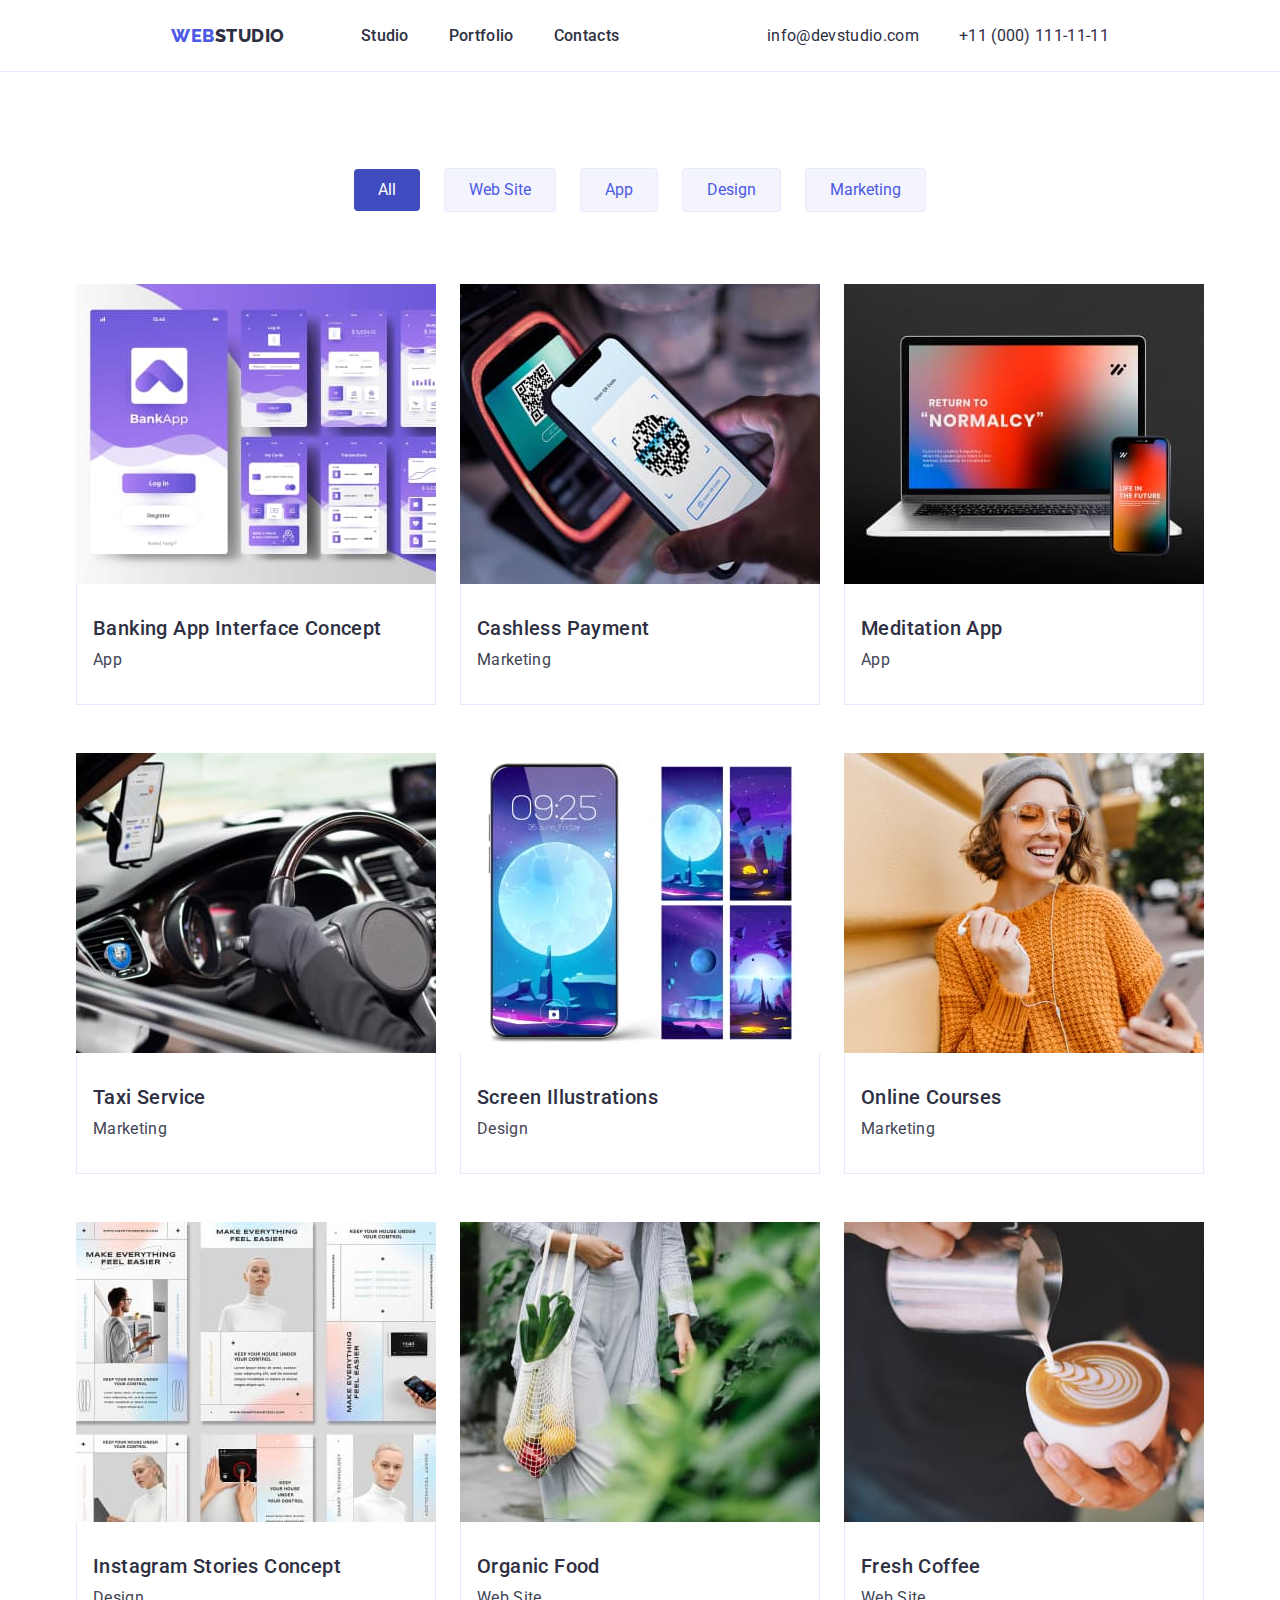
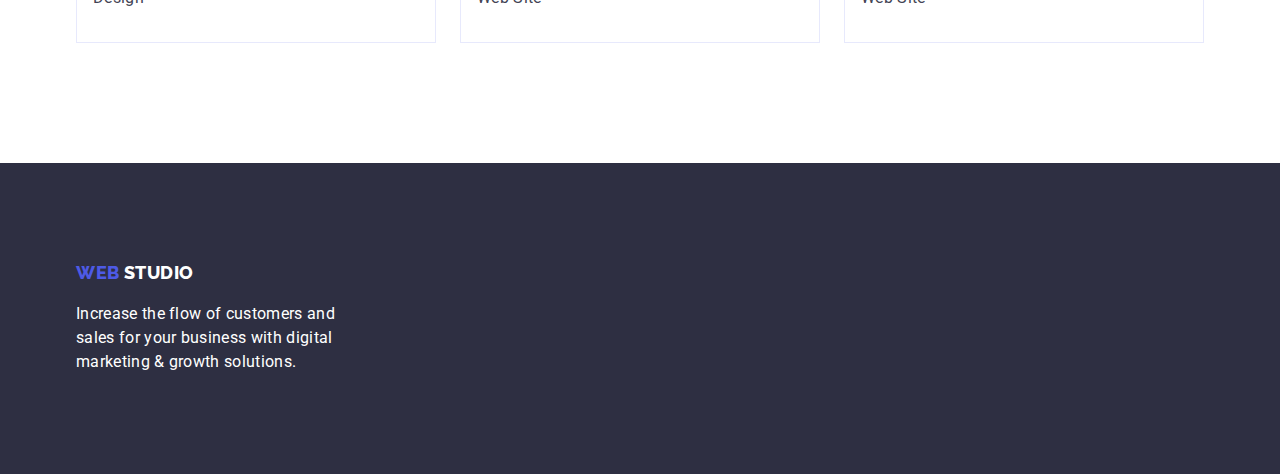
==== commit fba78c9d: "portfolio" ====
--- a/portfolio.html
+++ b/portfolio.html
@@ -89,159 +89,141 @@
       <div class="container">
         <ul class="list card-set">
           <li class="card-item">
-            <article class="card">
-              <div class="card-thumb">
-                <img
-                  src="./images/img(5).jpg"
-                  alt="projects"
-                  width="360"
-                  height="300"
-                />
-              </div>
-
-              <div class="card-content">
-                <h3 class="title-h3">Banking App Interface Concept</h3>
-                <p class="text">App</p>
-              </div>
-            </article>
-          </li>
-          <li class="card-item">
-            <article class="card">
-              <div class="card-thumb">
-                <img
-                  src="./images/img(6).jpg"
-                  alt="projects"
-                  width="360"
-                  height="300"
-                />
-              </div>
-
-              <div class="card-content">
-                <h3 class="title-h3">Cashless Payment</h3>
-                <p class="text">Marketing</p>
-              </div>
-            </article>
-          </li>
-          <li class="card-item">
-            <article class="card">
-              <div class="card-thumb">
-                <img
-                  src="./images/img(7).jpg"
-                  alt="projects"
-                  width="360"
-                  height="300"
-                />
-              </div>
-
-              <div class="card-content">
-                <h3 class="title-h3">Meditation App</h3>
-                <p class="text">App</p>
-              </div>
-            </article>
-          </li>
-
-          <li class="card-item">
-            <article class="card">
-              <div class="card-thumb">
-                <img
-                  src="./images/img(15).jpg"
-                  alt="projects"
-                  width="360"
-                  height="300"
-                />
-              </div>
-
-              <div class="card-content">
-                <h3 class="title-h3">Taxi Service</h3>
-                <p class="text">Marketing</p>
-              </div>
-            </article>
-          </li>
-          <li class="card-item">
-            <article class="card">
-              <div class="card-thumb">
-                <img
-                  src="./images/img(8).jpg"
-                  alt="projects"
-                  width="360"
-                  height="300"
-                />
-              </div>
-
-              <div class="card-content">
-                <h3 class="title-h3">Screen Illustrations</h3>
-                <p class="text">Design</p>
-              </div>
-            </article>
-          </li>
-          <li class="card-item">
-            <article class="card">
-              <div class="card-thumb">
-                <img
-                  src="./images/img(10).jpg"
-                  alt="projects"
-                  width="360"
-                  height="300"
-                />
-              </div>
-
-              <div class="card-content">
-                <h3 class="title-h3">Online Courses</h3>
-                <p class="text">Marketing</p>
-              </div>
-            </article>
-          </li>
-
-          <li class="card-item">
-            <article class="card">
-              <div class="card-thumb">
-                <img
-                  src="./images/img(11).jpg"
-                  alt="projects"
-                  width="360"
-                  height="300"
-                />
-              </div>
-
-              <div class="card-content">
-                <h3 class="title-h3">Instagram Stories Concept</h3>
-                <p class="text">Design</p>
-              </div>
-            </article>
-          </li>
-          <li class="card-item">
-            <article class="card">
-              <div class="card-thumb">
-                <img
-                  src="./images/img(12).jpg"
-                  alt="projects"
-                  width="360"
-                  height="300"
-                />
-              </div>
-
-              <div class="card-content">
-                <h3 class="title-h3">Organic Food</h3>
-                <p class="text">Web Site</p>
-              </div>
-            </article>
-          </li>
-          <li class="card-item">
-            <article class="card">
-              <div class="card-thumb">
-                <img
-                  src="./images/img(14).jpg"
-                  alt="projects"
-                  width="360"
-                  height="300"
-                />
-              </div>
-
-              <div class="card-content">
-                <h3 class="title-h3">Fresh Coffee</h3>
-                <p class="text">Web Site</p>
-              </div>
-            </article>
+            <div class="card-thumb">
+              <img
+                src="./images/img(5).jpg"
+                alt="projects"
+                width="360"
+                height="300"
+              />
+            </div>
+
+            <div class="card-content">
+              <h3 class="title-h3">Banking App Interface Concept</h3>
+              <p class="text">App</p>
+            </div>
+          </li>
+          <li class="card-item">
+            <div class="card-thumb">
+              <img
+                src="./images/img(6).jpg"
+                alt="projects"
+                width="360"
+                height="300"
+              />
+            </div>
+
+            <div class="card-content">
+              <h3 class="title-h3">Cashless Payment</h3>
+              <p class="text">Marketing</p>
+            </div>
+          </li>
+          <li class="card-item">
+            <div class="card-thumb">
+              <img
+                src="./images/img(7).jpg"
+                alt="projects"
+                width="360"
+                height="300"
+              />
+            </div>
+
+            <div class="card-content">
+              <h3 class="title-h3">Meditation App</h3>
+              <p class="text">App</p>
+            </div>
+          </li>
+
+          <li class="card-item">
+            <div class="card-thumb">
+              <img
+                src="./images/img(15).jpg"
+                alt="projects"
+                width="360"
+                height="300"
+              />
+            </div>
+
+            <div class="card-content">
+              <h3 class="title-h3">Taxi Service</h3>
+              <p class="text">Marketing</p>
+            </div>
+          </li>
+          <li class="card-item">
+            <div class="card-thumb">
+              <img
+                src="./images/img(8).jpg"
+                alt="projects"
+                width="360"
+                height="300"
+              />
+            </div>
+
+            <div class="card-content">
+              <h3 class="title-h3">Screen Illustrations</h3>
+              <p class="text">Design</p>
+            </div>
+          </li>
+          <li class="card-item">
+            <div class="card-thumb">
+              <img
+                src="./images/img(10).jpg"
+                alt="projects"
+                width="360"
+                height="300"
+              />
+            </div>
+
+            <div class="card-content">
+              <h3 class="title-h3">Online Courses</h3>
+              <p class="text">Marketing</p>
+            </div>
+          </li>
+
+          <li class="card-item">
+            <div class="card-thumb">
+              <img
+                src="./images/img(11).jpg"
+                alt="projects"
+                width="360"
+                height="300"
+              />
+            </div>
+
+            <div class="card-content">
+              <h3 class="title-h3">Instagram Stories Concept</h3>
+              <p class="text">Design</p>
+            </div>
+          </li>
+          <li class="card-item">
+            <div class="card-thumb">
+              <img
+                src="./images/img(12).jpg"
+                alt="projects"
+                width="360"
+                height="300"
+              />
+            </div>
+
+            <div class="card-content">
+              <h3 class="title-h3">Organic Food</h3>
+              <p class="text">Web Site</p>
+            </div>
+          </li>
+          <li class="card-item">
+            <div class="card-thumb">
+              <img
+                src="./images/img(14).jpg"
+                alt="projects"
+                width="360"
+                height="300"
+              />
+            </div>
+
+            <div class="card-content">
+              <h3 class="title-h3">Fresh Coffee</h3>
+              <p class="text">Web Site</p>
+            </div>
           </li>
         </ul>
       </div>
--- a/css/styles.css
+++ b/css/styles.css
@@ -27,6 +27,7 @@
   margin-top: 0px;
   margin-bottom: 0px;
   margin-left: 0px;
+  padding-left: 0;
 }
 .list {
   list-style: none;
@@ -115,7 +116,7 @@
   margin-top: 8px;
 }
 .container {
-  max-width: 1188px;
+  max-width: 1158px;
   margin-left: auto;
   margin-right: auto;
   padding-left: 15px;
@@ -289,6 +290,10 @@
 .btn-all:focus {
   background-color: var(--color-WEB-background-btn);
 }
+.btn-other {
+  border: 1px solid var(--accent-background-btn-other);
+}
+
 .card-set {
   margin: 0;
   padding: 0 0 120px;
@@ -301,10 +306,10 @@
 .card-set > .card-item {
   margin-top: 48px;
   margin-left: 24px;
+}
+.card-content {
+  padding: 32px 0 32px 16px;
+  text-align: left;
   border: 1px solid var(--accent-background-btn-other);
-}
-.card-content {
-  margin: 32px 0;
-  padding-left: 16px;
-  text-align: left;
-}
+  border-top: none;
+}
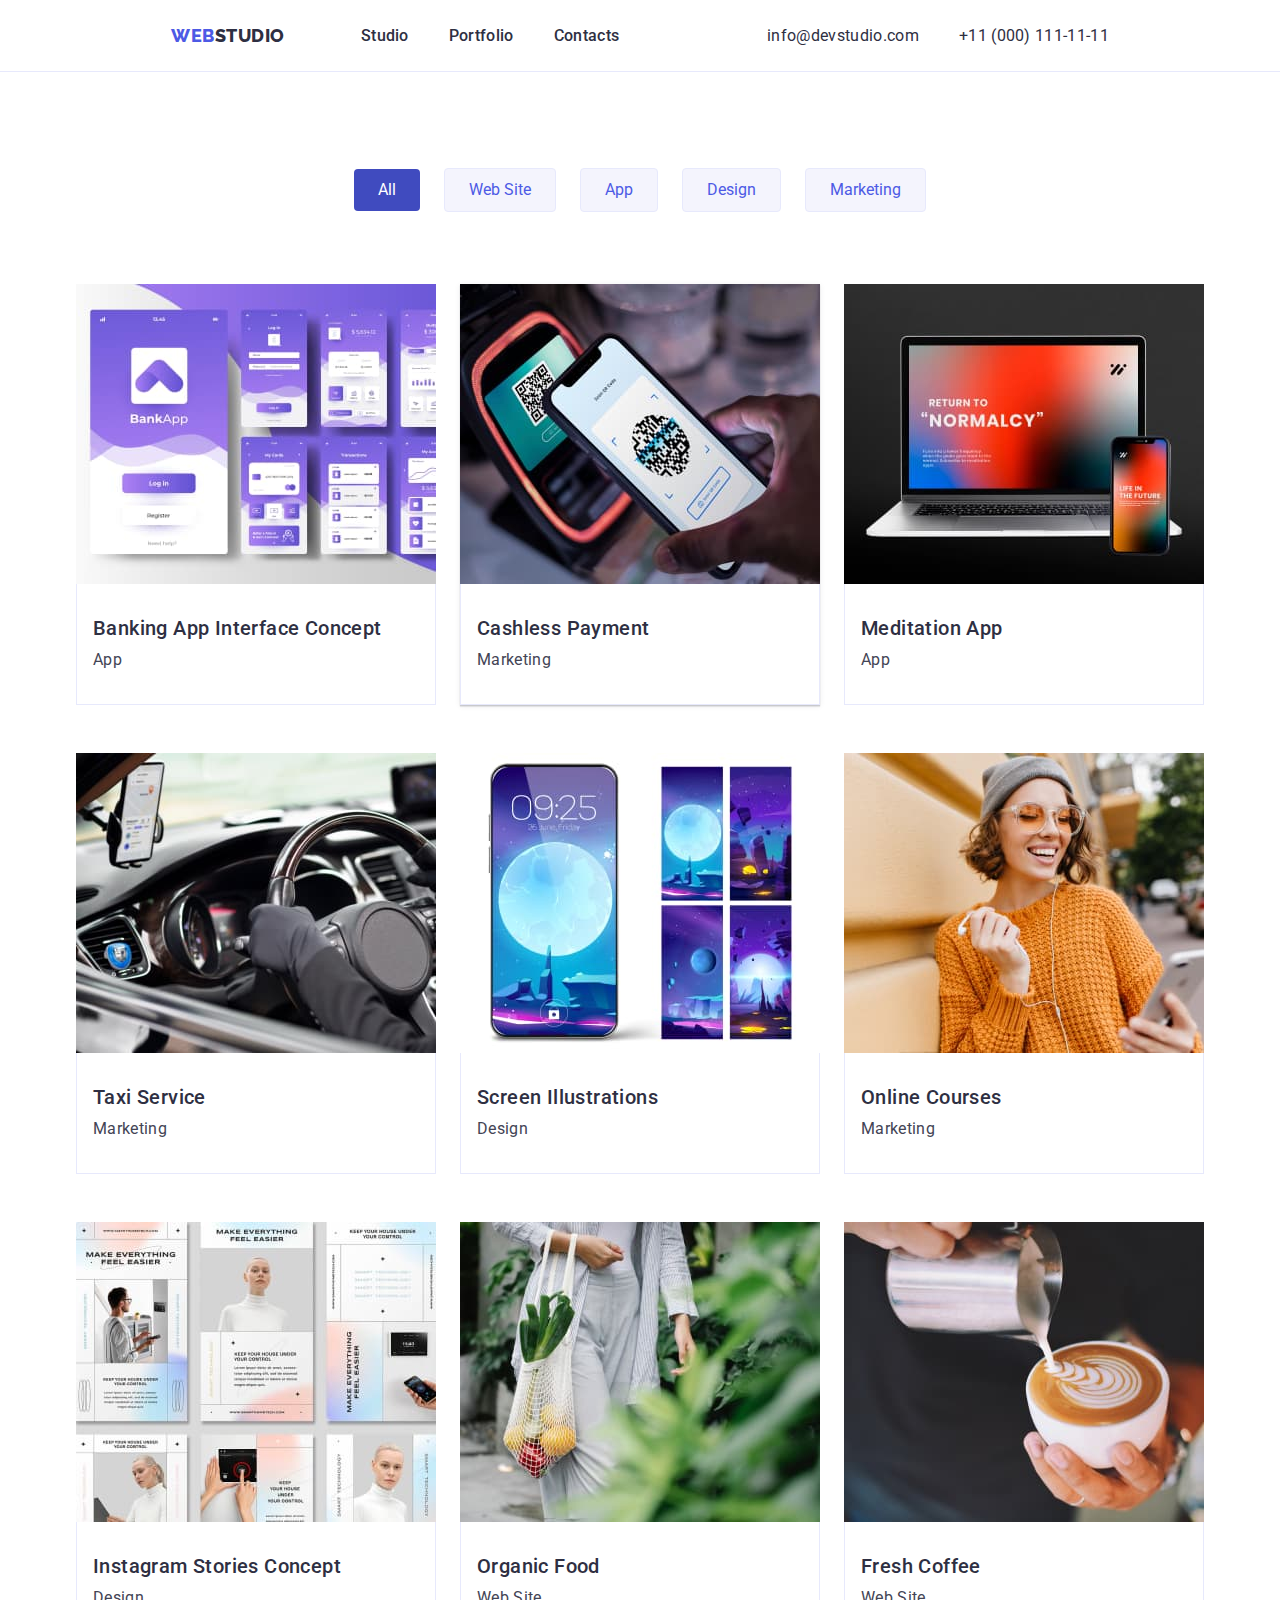
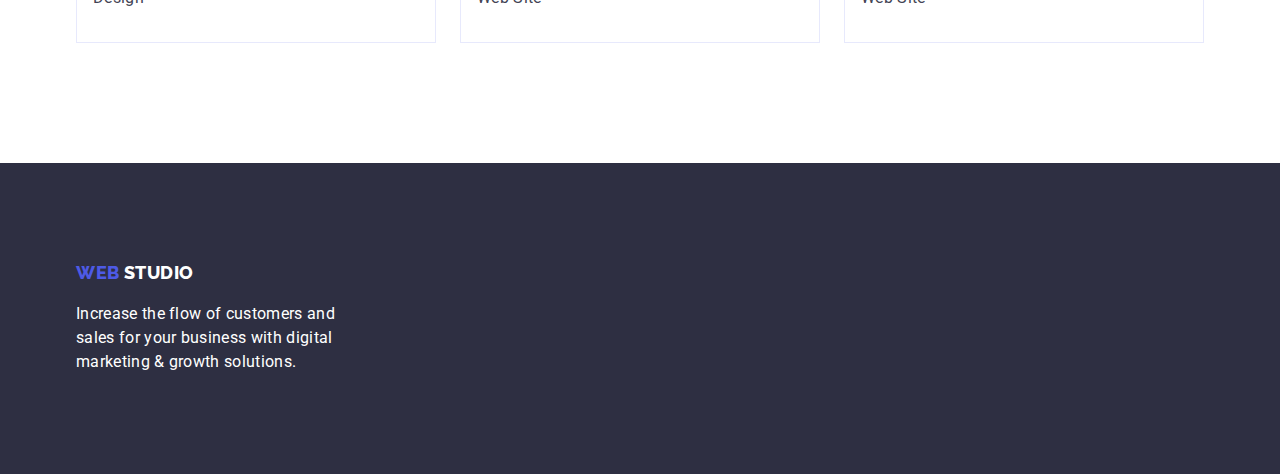
==== commit 98b90444: "update" ====
--- a/portfolio.html
+++ b/portfolio.html
@@ -57,6 +57,7 @@
     <!-- main content -->
     <main>
       <div class="container">
+        <h1 hidden>modal-btn</h1>
         <ul class="list portfolio-btn-list">
           <li>
             <button class="portfolio-btn button btn-all" type="button">
@@ -87,6 +88,7 @@
       </div>
       <!-- SET -->
       <div class="container">
+        <h2 hidden>set</h2>
         <ul class="list card-set">
           <li class="card-item">
             <div class="card-thumb">
@@ -103,7 +105,7 @@
               <p class="text">App</p>
             </div>
           </li>
-          <li class="card-item">
+          <li class="card-item card-shadow">
             <div class="card-thumb">
               <img
                 src="./images/img(6).jpg"
--- a/css/styles.css
+++ b/css/styles.css
@@ -86,7 +86,7 @@
 }
 .modal-btn {
   font-family: var(--primary-font);
-  font-style: 500;
+  font-weight: medium;
   font-size: 16px;
   line-height: 1.5;
   letter-spacing: 0.04em;
@@ -243,6 +243,9 @@
   width: 264px;
   height: 380px;
   background: var(--theme-dark-color-text);
+  box-shadow: 0px 1px 6px rgba(46, 47, 66, 0.08),
+    0px 1px 1px rgba(46, 47, 66, 0.16), 0px 2px 1px rgba(46, 47, 66, 0.08);
+  border-radius: 0px 0px 4px 4px;
 }
 .team-content {
   margin: 32px 0;
@@ -301,7 +304,7 @@
   flex-wrap: wrap;
   margin-top: -48px;
   margin-left: -24px;
-  flex-basis: calc(100% / 3- 24px);
+  flex-basis: calc((100% - 24px) / 3);
 }
 .card-set > .card-item {
   margin-top: 48px;
@@ -313,3 +316,8 @@
   border: 1px solid var(--accent-background-btn-other);
   border-top: none;
 }
+.card-shadow {
+  background: var(--theme-dark-color-text);
+  box-shadow: 0px 1px 6px rgba(46, 47, 66, 0.08),
+    0px 1px 1px rgba(46, 47, 66, 0.16), 0px 2px 1px rgba(46, 47, 66, 0.08);
+}
